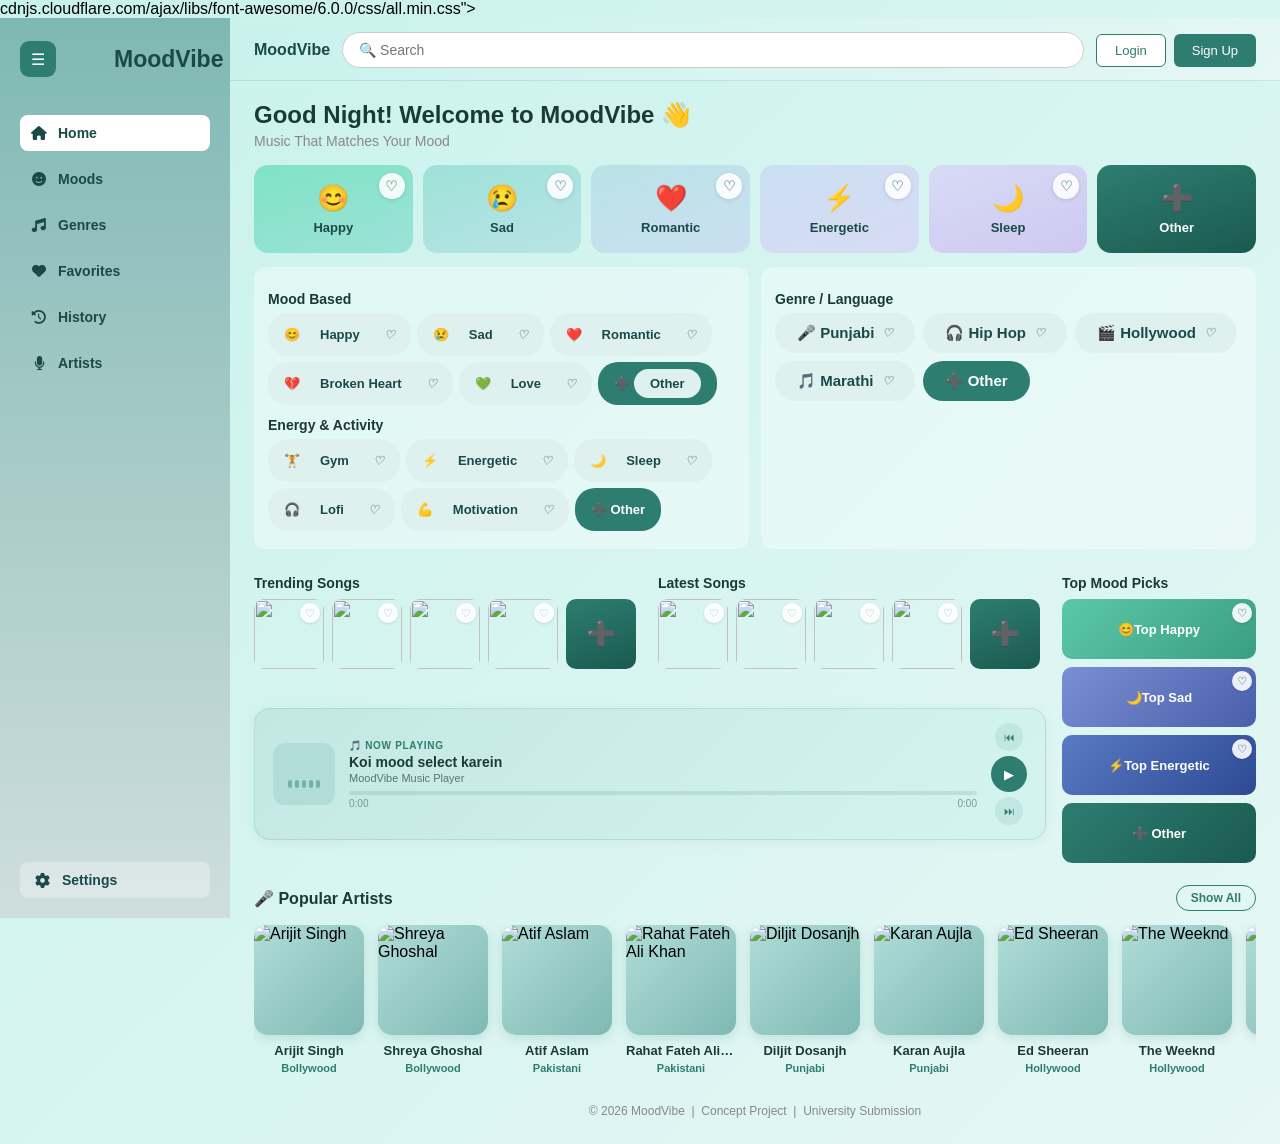
==== index.html @ 49784745 "Update index.html" ====
<!DOCTYPE html>
<html lang="en">
<head>
<head>
<meta charset="UTF-8">
<meta name="viewport" content="width=device-width, initial-scale=1.0">
<title>MoodVibe</title>
<link rel="stylesheet" href="Vibe.css">
<link rel="stylesheet" href="https://cdnjs.cloudflare.com/ajax/libs/font-awesome/6.0.0/css/all.min.css">
</head>cdnjs.cloudflare.com/ajax/libs/font-awesome/6.0.0/css/all.min.css">
</head>
<body>

<!-- Hidden YouTube Player - ZAROORI HAI -->
<div id="yt-player-frame" style="position:fixed;bottom:-10px;right:-10px;width:1px;height:1px;opacity:0;pointer-events:none;"></div>

<!-- Floating YouTube Popup -->
<div id="yt-float-popup">
    <div class="yt-popup-topbar">
        <div class="yt-popup-topbar-title" id="yt-popup-title">YouTube</div>
        <button class="yt-popup-close" onclick="closeYtPopup()">✕</button>
    </div>
    <div id="yt-popup-frame" class="yt-popup-frame"></div>
</div>

<div class="container">

    <!-- SIDEBAR -->
    <div class="sidebar" id="sidebar">
        <div class="logo">
            <button class="hamburger" onclick="toggleSidebar()">☰</button>
            <div class="logo-icon"><img class="log" src="logo.jpg.png" alt=""></div>
            <h2>MoodVibe</h2>
        </div>
        <ul>
            <li class="active" onclick="showPage('home',this)"><i class="fas fa-home"></i> <span>Home</span></li>
            <li onclick="showPage('moods',this)"><i class="fas fa-smile"></i> <span>Moods</span></li>
            <li onclick="showPage('genres',this)"><i class="fas fa-music"></i> <span>Genres</span></li>
            <li onclick="showPage('favorites',this)"><i class="fas fa-heart"></i> <span>Favorites</span></li>
            <li onclick="showPage('history',this)"><i class="fas fa-history"></i> <span>History</span></li>
            <li onclick="openArtistsPage()"><i class="fas fa-microphone"></i> <span>Artists</span></li>
        </ul>

        <div class="sidebar-bottom">
            <div class="settings-btn" onclick="toggleSettings()">
                <i class="fas fa-cog"></i>
                <span id="l-settings">Settings</span>
            </div>
        </div>

        <div class="settings-panel" id="settings-panel">
            <div class="sp-title">⚙️ <span id="l-sp-title">Settings</span></div>
            <div class="sp-row">
                <div class="sp-label">🌙 <span id="l-darkmode">Dark Mode</span></div>
                <div class="toggle-track" id="dark-toggle" onclick="toggleDark()">
                    <div class="toggle-thumb"></div>
                </div>
            </div>
            <div class="sp-lang-label">🌐 <span id="l-language">Language</span></div>
            <div class="lang-btns">
                <div class="lang-btn active" id="btn-en" onclick="setLang('en')">English</div>
                <div class="lang-btn" id="btn-ur" onclick="setLang('ur')">اردو</div>
                <div class="lang-btn" id="btn-hi" onclick="setLang('hi')">हिंदी</div>
            </div>
        </div>
    </div>

    <!-- MAIN -->
    <div class="main">

        <div class="topbar">
            <div class="topbar-logo">
                <span>MoodVibe</span>
            </div>
            <input type="text" id="global-search-input" placeholder="🔍 Search">
            <div class="topbar-btns" id="topbar-btns"></div>
        </div>

        <div class="pages">

            <!-- HOME PAGE -->
            <div class="page show" id="page-home">
                <h1 id="home-greeting">Welcome to MoodVibe</h1>
                <p class="subtitle" id="home-subtitle">Music That Matches Your Mood</p>

                <div class="moods">
                    <div class="card c1" onclick="showMood('happy')">
                        <span class="fav-heart fav-heart--corner" data-mood="happy" onclick="toggleFavMood(event,'happy')">♡</span>
                        <div class="card-icon">😊</div><span id="m-happy">Happy</span>
                    </div>
                    <div class="card c2" onclick="showMood('sad')">
                        <span class="fav-heart fav-heart--corner" data-mood="sad" onclick="toggleFavMood(event,'sad')">♡</span>
                        <div class="card-icon">😢</div><span id="m-sad">Sad</span>
                    </div>
                    <div class="card c3" onclick="showMood('romantic')">
                        <span class="fav-heart fav-heart--corner" data-mood="romantic" onclick="toggleFavMood(event,'romantic')">♡</span>
                        <div class="card-icon">❤️</div><span id="m-romantic">Romantic</span>
                    </div>
                    <div class="card c4" onclick="showMood('energetic')">
                        <span class="fav-heart fav-heart--corner" data-mood="energetic" onclick="toggleFavMood(event,'energetic')">♡</span>
                        <div class="card-icon">⚡</div><span id="m-energetic">Energetic</span>
                    </div>
                    <div class="card c5" onclick="showMood('sleep')">
                        <span class="fav-heart fav-heart--corner" data-mood="sleep" onclick="toggleFavMood(event,'sleep')">♡</span>
                        <div class="card-icon">🌙</div><span id="m-sleep">Sleep</span>
                    </div>
                    <div class="card other-card" onclick="openOtherPage('moodcards')">
                        <div class="card-icon">➕</div><span id="m-other">Other</span>
                    </div>
                </div>

                <div class="two-col">
                    <div class="section-box">
                        <h3 id="l-moodbased">Mood Based</h3>
                        <div class="tags">
                            <span class="active-tag" onclick="showMood('happy')">😊 <span id="t-happy">Happy</span><i class="fav-heart fav-heart--inline" data-mood="happy" onclick="toggleFavMood(event,'happy')">♡</i></span>
                            <span onclick="showMood('sad')">😢 <span id="t-sad">Sad</span><i class="fav-heart fav-heart--inline" data-mood="sad" onclick="toggleFavMood(event,'sad')">♡</i></span>
                            <span onclick="showMood('romantic')">❤️ <span id="t-romantic">Romantic</span><i class="fav-heart fav-heart--inline" data-mood="romantic" onclick="toggleFavMood(event,'romantic')">♡</i></span>
                            <span onclick="showMood('broken')">💔 <span id="t-broken">Broken Heart</span><i class="fav-heart fav-heart--inline" data-mood="broken" onclick="toggleFavMood(event,'broken')">♡</i></span>
                            <span onclick="showMood('love')">💚 <span id="t-love">Love</span><i class="fav-heart fav-heart--inline" data-mood="love" onclick="toggleFavMood(event,'love')">♡</i></span>
                            <span class="other-tag" onclick="openOtherPage('moodtags')">➕ <span id="t-other">Other</span></span>
                        </div>
                        <h3 id="l-energy">Energy &amp; Activity</h3>
                        <div class="tags">
                            <span onclick="showMood('gym')">🏋 <span id="t-gym">Gym</span><i class="fav-heart fav-heart--inline" data-mood="gym" onclick="toggleFavMood(event,'gym')">♡</i></span>
                            <span onclick="showMood('energetic')">⚡ <span id="t-energetic">Energetic</span><i class="fav-heart fav-heart--inline" data-mood="energetic" onclick="toggleFavMood(event,'energetic')">♡</i></span>
                            <span onclick="showMood('sleep')">🌙 <span id="t-sleep">Sleep</span><i class="fav-heart fav-heart--inline" data-mood="sleep" onclick="toggleFavMood(event,'sleep')">♡</i></span>
                            <span onclick="showMood('lofi')">🎧 <span id="t-lofi">Lofi</span><i class="fav-heart fav-heart--inline" data-mood="lofi" onclick="toggleFavMood(event,'lofi')">♡</i></span>
                            <span onclick="showMood('motivation')">💪 <span id="t-motivation">Motivation</span><i class="fav-heart fav-heart--inline" data-mood="motivation" onclick="toggleFavMood(event,'motivation')">♡</i></span>
                            <span class="other-tag" onclick="openOtherPage('energytags')">➕ Other</span>
                        </div>
                    </div>
                    <div class="section-box">
                        <h3 id="l-genre">Genre / Language</h3>
                        <div class="tags tags-genre">
                            <span onclick="showMood('punjabi')">🎤 Punjabi<i class="fav-heart fav-heart--inline" data-mood="punjabi" onclick="toggleFavMood(event,'punjabi')">♡</i></span>
                            <span onclick="showMood('hiphop')">🎧 Hip Hop<i class="fav-heart fav-heart--inline" data-mood="hiphop" onclick="toggleFavMood(event,'hiphop')">♡</i></span>
                            <span onclick="showMood('hollywood')">🎬 Hollywood<i class="fav-heart fav-heart--inline" data-mood="hollywood" onclick="toggleFavMood(event,'hollywood')">♡</i></span>
                            <span onclick="showMood('marathi')">🎵 Marathi<i class="fav-heart fav-heart--inline" data-mood="marathi" onclick="toggleFavMood(event,'marathi')">♡</i></span>
                            <span class="other-tag" onclick="openOtherPage('genretags')">➕ Other</span>
                        </div>
                    </div>
                </div>

                <!-- GRID: Trending | Latest | Top Picks -->
                <div class="grid">

                    <!-- Column 1: Trending (row 1) -->
                    <div style="grid-column:1; grid-row:1;">
                        <h3 id="l-trending">Trending Songs</h3>
                        <div class="playlist" id="home-trending-row">
                            <div class="thumb-wrap">
                                <img src="https://images.unsplash.com/photo-1511671782779-c97d3d27a1d4?w=80" onclick="showMood('happy')">
                                <span class="fav-heart fav-heart--corner-sm" data-mood="happy" onclick="toggleFavMood(event,'happy')">♡</span>
                            </div>
                            <div class="thumb-wrap">
                                <img src="https://images.unsplash.com/photo-1507838153414-b4b713384a76?w=80" onclick="showMood('lofi')">
                                <span class="fav-heart fav-heart--corner-sm" data-mood="lofi" onclick="toggleFavMood(event,'lofi')">♡</span>
                            </div>
                            <div class="thumb-wrap">
                                <img src="https://images.unsplash.com/photo-1493225457124-a3eb161ffa5f?w=80" onclick="showMood('energetic')">
                                <span class="fav-heart fav-heart--corner-sm" data-mood="energetic" onclick="toggleFavMood(event,'energetic')">♡</span>
                            </div>
                            <div class="thumb-wrap">
                                <img src="https://images.unsplash.com/photo-1511376777868-611b54f68947?w=80" onclick="showMood('romantic')">
                                <span class="fav-heart fav-heart--corner-sm" data-mood="romantic" onclick="toggleFavMood(event,'romantic')">♡</span>
                            </div>
                            <div class="other-thumb" onclick="showMood('trending')">➕</div>
                        </div>
                    </div>

                    <!-- Column 2: Latest (row 1) -->
                    <div style="grid-column:2; grid-row:1;">
                        <h3 id="l-latest">Latest Songs</h3>
                        <div class="playlist" id="home-latest-row">
                            <div class="thumb-wrap">
                                <img src="https://images.unsplash.com/photo-1505740420928-5e560c06d30e?w=80" onclick="showMood('romantic')">
                                <span class="fav-heart fav-heart--corner-sm" data-mood="romantic" onclick="toggleFavMood(event,'romantic')">♡</span>
                            </div>
                            <div class="thumb-wrap">
                                <img src="https://images.unsplash.com/photo-1517260911205-8c91b1b0b7a8?w=80" onclick="showMood('hiphop')">
                                <span class="fav-heart fav-heart--corner-sm" data-mood="hiphop" onclick="toggleFavMood(event,'hiphop')">♡</span>
                            </div>
                            <div class="thumb-wrap">
                                <img src="https://images.unsplash.com/photo-1510915228340-29c85a43dcfe?w=80" onclick="showMood('sad')">
                                <span class="fav-heart fav-heart--corner-sm" data-mood="sad" onclick="toggleFavMood(event,'sad')">♡</span>
                            </div>
                            <div class="thumb-wrap">
                                <img src="https://images.unsplash.com/photo-1506157786151-b8491531f063?w=80" onclick="showMood('sleep')">
                                <span class="fav-heart fav-heart--corner-sm" data-mood="sleep" onclick="toggleFavMood(event,'sleep')">♡</span>
                            </div>
                            <div class="other-thumb" onclick="showMood('latest')">➕</div>
                        </div>
                    </div>

                    <!-- Column 3: Top Mood Picks (spans row 1+2) -->
                    <div class="grid-col-toppicks">
                        <h3 id="l-toppicks">Top Mood Picks</h3>
                        <div class="playlist vertical">
                            <div class="box big pick-happy" onclick="showMood('tophappy')">
                                <span class="fav-heart fav-heart--corner-sm" data-mood="tophappy" onclick="toggleFavMood(event,'tophappy')">♡</span>
                                😊 <span id="l-tophappy">Top Happy</span>
                            </div>
                            <div class="box big pick-sad" onclick="showMood('topsad')">
                                <span class="fav-heart fav-heart--corner-sm" data-mood="topsad" onclick="toggleFavMood(event,'topsad')">♡</span>
                                🌙 <span id="l-topsad">Top Sad</span>
                            </div>
                            <div class="box big pick-energy" onclick="showMood('topenergetic')">
                                <span class="fav-heart fav-heart--corner-sm" data-mood="topenergetic" onclick="toggleFavMood(event,'topenergetic')">♡</span>
                                ⚡ <span id="l-topenergy">Top Energetic</span>
                            </div>
                            <div class="box big pick-other" onclick="openOtherPage('toppicks')">➕ Other</div>
                        </div>
                    </div>

                    <div class="now-playing-mini-card" id="now-playing-mini-card" style="grid-column:1/3; grid-row:2;">
                        <div class="npm-art" id="npm-art">
                            <div class="npm-art-placeholder">
                                <div class="npm-bars">
                                    <span></span><span></span><span></span><span></span><span></span>
                                </div>
                            </div>
                        </div>
                        <div class="npm-center">
                            <div class="npm-label">🎵 Now Playing</div>
                            <div class="npm-title" id="npm-title">Koi mood select karein</div>
                            <div class="npm-channel" id="npm-channel">MoodVibe Music Player</div>
                            <div class="npm-progress-wrap">
                                <div class="npm-progress-bar" id="npm-progress-bar">
                                    <div class="npm-progress-fill" id="npm-progress-fill"></div>
                                </div>
                                <div class="npm-time-row">
                                    <span id="npm-time-cur">0:00</span>
                                    <span id="npm-time-tot">0:00</span>
                                </div>
                            </div>
                        </div>
                        <div class="npm-right">
                            <button class="npm-btn" onclick="prevTrack()" title="Previous">⏮</button>
                            <button class="npm-btn npm-btn-play" onclick="playPause()" id="npm-play-btn" title="Play/Pause">▶</button>
                            <button class="npm-btn" onclick="nextTrack()" title="Next">⏭</button>
                        </div>
                    </div>

                    <div style="display:none;">
                        <div id="home-now-thumb"></div>
                        <p id="current-playlist-title"></p>
                        <p id="l-nowplaying"></p>
                    </div>

                </div>

                <div class="artists-section">
                    <div class="artists-header">
                        <h3 class="artists-title">🎤 Popular Artists</h3>
                        <button class="artists-show-all" onclick="openArtistsPage()">Show All</button>
                    </div>
                    <div class="artists-row" id="artists-row">

                        <div class="artist-card" onclick="showArtist('arijit')">
                            <div class="artist-img-wrap">
                                <img data-artist-key="arijit" src="https://ui-avatars.com/api/?name=Arijit+Singh&background=2e7d71&color=fff&size=200&bold=true" alt="Arijit Singh">
                            </div>
                            <div class="artist-name">Arijit Singh</div>
                            <div class="artist-label">Bollywood</div>
                        </div>

                        <div class="artist-card" onclick="showArtist('shreya')">
                            <div class="artist-img-wrap">
                                <img data-artist-key="shreya" src="https://ui-avatars.com/api/?name=Shreya+Ghoshal&background=7a8fd4&color=fff&size=200&bold=true" alt="Shreya Ghoshal">
                            </div>
                            <div class="artist-name">Shreya Ghoshal</div>
                            <div class="artist-label">Bollywood</div>
                        </div>

                        <div class="artist-card" onclick="showArtist('atif')">
                            <div class="artist-img-wrap">
                                <img data-artist-key="atif" src="https://ui-avatars.com/api/?name=Atif+Aslam&background=5bc8aa&color=fff&size=200&bold=true" alt="Atif Aslam">
                            </div>
                            <div class="artist-name">Atif Aslam</div>
                            <div class="artist-label">Pakistani</div>
                        </div>

                        <div class="artist-card" onclick="showArtist('rahat')">
                            <div class="artist-img-wrap">
                                <img data-artist-key="rahat" src="https://ui-avatars.com/api/?name=Rahat+RFAK&background=9de2d8&color=1a4a48&size=200&bold=true" alt="Rahat Fateh Ali Khan">
                            </div>
                            <div class="artist-name">Rahat Fateh Ali Khan</div>
                            <div class="artist-label">Pakistani</div>
                        </div>

                        <div class="artist-card" onclick="showArtist('diljit')">
                            <div class="artist-img-wrap">
                                <img data-artist-key="diljit" src="https://ui-avatars.com/api/?name=Diljit+Dosanjh&background=cbdff1&color=1a4a48&size=200&bold=true" alt="Diljit Dosanjh">
                            </div>
                            <div class="artist-name">Diljit Dosanjh</div>
                            <div class="artist-label">Punjabi</div>
                        </div>

                        <div class="artist-card" onclick="showArtist('karan')">
                            <div class="artist-img-wrap">
                                <img data-artist-key="karan" src="https://ui-avatars.com/api/?name=Karan+Aujla&background=d7dbf5&color=1a4a48&size=200&bold=true" alt="Karan Aujla">
                            </div>
                            <div class="artist-name">Karan Aujla</div>
                            <div class="artist-label">Punjabi</div>
                        </div>

                        <div class="artist-card" onclick="showArtist('edsheeran')">
                            <div class="artist-img-wrap">
                                <img data-artist-key="edsheeran" src="https://ui-avatars.com/api/?name=Ed+Sheeran&background=2e7d71&color=fff&size=200&bold=true" alt="Ed Sheeran">
                            </div>
                            <div class="artist-name">Ed Sheeran</div>
                            <div class="artist-label">Hollywood</div>
                        </div>

                        <div class="artist-card" onclick="showArtist('weeknd')">
                            <div class="artist-img-wrap">
                                <img data-artist-key="weeknd" src="https://ui-avatars.com/api/?name=The+Weeknd&background=1a3a38&color=fff&size=200&bold=true" alt="The Weeknd">
                            </div>
                            <div class="artist-name">The Weeknd</div>
                            <div class="artist-label">Hollywood</div>
                        </div>

                        <div class="artist-card" onclick="showArtist('taylor')">
                            <div class="artist-img-wrap">
                                <img data-artist-key="taylor" src="https://ui-avatars.com/api/?name=Taylor+Swift&background=cfc8f2&color=1a4a48&size=200&bold=true" alt="Taylor Swift">
                            </div>
                            <div class="artist-name">Taylor Swift</div>
                            <div class="artist-label">Hollywood</div>
                        </div>

                        <div class="artist-card" onclick="showArtist('apdhillon')">
                            <div class="artist-img-wrap">
                                <img data-artist-key="apdhillon" src="https://ui-avatars.com/api/?name=AP+Dhillon&background=5bc8aa&color=fff&size=200&bold=true" alt="AP Dhillon">
                            </div>
                            <div class="artist-name">AP Dhillon</div>
                            <div class="artist-label">International</div>
                        </div>

                        <div class="artist-card" onclick="showArtist('bts')">
                            <div class="artist-img-wrap">
                                <img data-artist-key="bts" src="https://ui-avatars.com/api/?name=BTS+Kpop&background=7a8fd4&color=fff&size=200&bold=true" alt="BTS">
                            </div>
                            <div class="artist-name">BTS</div>
                            <div class="artist-label">K-Pop</div>
                        </div>

                        <div class="artist-card artist-card--other" onclick="openArtistsPage()">
                            <div class="artist-img-wrap artist-other-wrap">
                                <span>➕</span>
                            </div>
                            <div class="artist-name">More</div>
                            <div class="artist-label">Artists</div>
                        </div>

                    </div>
                </div>

                <div class="footer">© 2026 MoodVibe &nbsp;|&nbsp; Concept Project &nbsp;|&nbsp; University Submission</div>
            </div>

            <!-- ARTISTS PAGE -->
            <div class="page" id="page-artists">
                <button class="back-btn" onclick="goBack()">← Wapas Jao</button>
                <div class="other-header">
                    <h1>🎤 All Artists</h1>
                    <p>Apna pasandida artist chuniye</p>
                </div>
                <div class="artists-full-grid" id="artists-full-grid"></div>
            </div>

            <!-- ARTIST DETAIL PAGE -->
            <div class="page" id="page-artist-detail">
                <button class="back-btn" onclick="goBackToArtists()">← Wapas Jao</button>
                <div class="mood-detail-header c1" id="artist-detail-header">
                    <div class="artist-detail-hero">
                        <div class="artist-detail-img" id="artist-detail-img"></div>
                        <div class="artist-detail-info">
                            <div class="artist-detail-badge" id="artist-detail-badge">Artist</div>
                            <h1 id="artist-detail-name">Artist Name</h1>
                            <p id="artist-detail-genre">Genre</p>
                        </div>
                    </div>
                </div>
                <h3 style="margin:16px 0 8px;">🎵 Songs</h3>
                <div class="song-list" id="artist-song-list">
                    <div class="song-item"><div class="song-info"><div class="song-title">Loading songs...</div></div></div>
                </div>
            </div>

            <!-- MOODS PAGE -->
            <div class="page" id="page-moods">
                <h1 id="l-allmoods">All Moods</h1>
                <p class="subtitle" id="l-moodssub">Apna mood chuniye aur music enjoy karein</p>
                <div class="mood-grid">
                    <div class="mood-big-card c1" onclick="showMood('happy')">
                        <span class="fav-heart fav-heart--corner" data-mood="happy" onclick="toggleFavMood(event,'happy')">♡</span>
                        <div class="card-icon">😊</div><div class="card-name" id="pg-happy">Happy</div>
                    </div>
                    <div class="mood-big-card c2" onclick="showMood('sad')">
                        <span class="fav-heart fav-heart--corner" data-mood="sad" onclick="toggleFavMood(event,'sad')">♡</span>
                        <div class="card-icon">😢</div><div class="card-name" id="pg-sad">Sad</div>
                    </div>
                    <div class="mood-big-card c3" onclick="showMood('romantic')">
                        <span class="fav-heart fav-heart--corner" data-mood="romantic" onclick="toggleFavMood(event,'romantic')">♡</span>
                        <div class="card-icon">❤️</div><div class="card-name" id="pg-romantic">Romantic</div>
                    </div>
                    <div class="mood-big-card c4" onclick="showMood('energetic')">
                        <span class="fav-heart fav-heart--corner" data-mood="energetic" onclick="toggleFavMood(event,'energetic')">♡</span>
                        <div class="card-icon">⚡</div><div class="card-name" id="pg-energetic">Energetic</div>
                    </div>
                    <div class="mood-big-card c5" onclick="showMood('sleep')">
                        <span class="fav-heart fav-heart--corner" data-mood="sleep" onclick="toggleFavMood(event,'sleep')">♡</span>
                        <div class="card-icon">🌙</div><div class="card-name" id="pg-sleep">Sleep</div>
                    </div>
                    <div class="mood-big-card c1" onclick="showMood('broken')">
                        <span class="fav-heart fav-heart--corner" data-mood="broken" onclick="toggleFavMood(event,'broken')">♡</span>
                        <div class="card-icon">💔</div><div class="card-name" id="pg-broken">Broken Heart</div>
                    </div>
                    <div class="mood-big-card c2" onclick="showMood('love')">
                        <span class="fav-heart fav-heart--corner" data-mood="love" onclick="toggleFavMood(event,'love')">♡</span>
                        <div class="card-icon">💚</div><div class="card-name" id="pg-love">Love</div>
                    </div>
                    <div class="mood-big-card c3" onclick="showMood('lofi')">
                        <span class="fav-heart fav-heart--corner" data-mood="lofi" onclick="toggleFavMood(event,'lofi')">♡</span>
                        <div class="card-icon">🎧</div><div class="card-name" id="pg-lofi">Lofi</div>
                    </div>
                    <div class="mood-big-card c4" onclick="showMood('motivation')">
                        <span class="fav-heart fav-heart--corner" data-mood="motivation" onclick="toggleFavMood(event,'motivation')">♡</span>
                        <div class="card-icon">💪</div><div class="card-name" id="pg-motivation">Motivation</div>
                    </div>
                </div>
            </div>

            <!-- GENRES PAGE -->
            <div class="page" id="page-genres">
                <h1 id="l-genrespage">Genres</h1>
                <p class="subtitle" id="l-genressub">Genre ya language ke hisaab se music chuniye</p>
                <div class="genre-grid">
                    <div class="genre-card" onclick="showMood('punjabi')">
                        <span class="fav-heart fav-heart--corner-sm" data-mood="punjabi" onclick="toggleFavMood(event,'punjabi')">♡</span>
                        <div class="card-icon">🎤</div>Punjabi
                    </div>
                    <div class="genre-card" onclick="showMood('hiphop')">
                        <span class="fav-heart fav-heart--corner-sm" data-mood="hiphop" onclick="toggleFavMood(event,'hiphop')">♡</span>
                        <div class="card-icon">🎧</div>Hip Hop
                    </div>
                    <div class="genre-card" onclick="showMood('hollywood')">
                        <span class="fav-heart fav-heart--corner-sm" data-mood="hollywood" onclick="toggleFavMood(event,'hollywood')">♡</span>
                        <div class="card-icon">🎬</div>Hollywood
                    </div>
                    <div class="genre-card" onclick="showMood('marathi')">
                        <span class="fav-heart fav-heart--corner-sm" data-mood="marathi" onclick="toggleFavMood(event,'marathi')">♡</span>
                        <div class="card-icon">🎵</div>Marathi
                    </div>
                    <div class="genre-card" onclick="showMood('rock')">
                        <span class="fav-heart fav-heart--corner-sm" data-mood="rock" onclick="toggleFavMood(event,'rock')">♡</span>
                        <div class="card-icon">🎸</div>Rock
                    </div>
                    <div class="genre-card" onclick="showMood('classical')">
                        <span class="fav-heart fav-heart--corner-sm" data-mood="classical" onclick="toggleFavMood(event,'classical')">♡</span>
                        <div class="card-icon">🎹</div>Classical
                    </div>
                    <div class="genre-card" onclick="showMood('pop')">
                        <span class="fav-heart fav-heart--corner-sm" data-mood="pop" onclick="toggleFavMood(event,'pop')">♡</span>
                        <div class="card-icon">🥁</div>Pop
                    </div>
                    <div class="genre-card" onclick="showMood('jazz')">
                        <span class="fav-heart fav-heart--corner-sm" data-mood="jazz" onclick="toggleFavMood(event,'jazz')">♡</span>
                        <div class="card-icon">🎺</div>Jazz
                    </div>
                </div>
            </div>

            <!-- FAVORITES PAGE -->
            <div class="page" id="page-favorites">
                <h1>❤️ <span id="l-favpage">Favorites</span></h1>
                <p class="subtitle" id="l-favsub">Aapke pasandeeda moods aur playlists</p>
                <div class="fav-layout">
                    <div class="fav-left" id="fav-left-list"></div>
                    <div class="fav-right">
                        <h2 class="fav-right-title" id="l-favrighttitle">Your Favorite Playlists</h2>
                        <p class="fav-right-sub" id="l-favrightsub">Jo bhi ♡ se favorite kiya hai, wo yahan milega</p>
                        <div class="fav-player-list" id="fav-player-list"></div>
                    </div>
                </div>
            </div>

            <!-- HISTORY PAGE -->
            <div class="page" id="page-history">
                <h1>🕐 <span id="l-histpage">History</span></h1>
                <p class="subtitle" id="l-histsub">Aapne recently kya suna</p>
            </div>

            <!-- SEARCH RESULTS PAGE -->
            <div class="page" id="page-search">
                <button class="back-btn" onclick="goBack()">← <span id="l-back9">Wapas Jao</span></button>

                <div class="search-now-playing" id="search-now-playing">
                    <div class="snp-art" id="snp-art">
                        <div style="font-size:22px;">🔍</div>
                    </div>
                    <div class="snp-info">
                        <div class="snp-label">🎵 Now Playing</div>
                        <div class="snp-title" id="search-result-title">Search karein...</div>
                        <div class="snp-sub" id="search-result-sub"></div>
                    </div>
                    <div class="snp-controls">
                        <button class="snp-btn" onclick="prevTrack()">⏮</button>
                        <button class="snp-btn snp-play" onclick="playPause()" id="snp-play-btn">▶</button>
                        <button class="snp-btn" onclick="nextTrack()">⏭</button>
                    </div>
                </div>
                <div class="snp-progress-wrap" id="snp-progress-wrap">
                    <div class="snp-progress-bar" id="snp-progress-bar">
                        <div class="snp-progress-fill" id="snp-progress-fill"></div>
                    </div>
                    <div class="snp-time-row">
                        <span id="snp-time-cur">0:00</span>
                        <span id="snp-time-tot">0:00</span>
                    </div>
                </div>

                <h3 style="margin:14px 0 8px; font-size:14px; color:#1a3a38;">Related Songs</h3>
                <div class="song-list" id="search-song-list"></div>
            </div>

            <!-- MOOD DETAIL PAGES -->
            <div class="page" id="page-mood-happy">
                <button class="back-btn" onclick="goBack()">← <span id="l-back1">Wapas Jao</span></button>
                <div class="mood-detail-header c1">
                    <span class="fav-heart fav-heart--header" data-mood="happy" onclick="toggleFavMood(event,'happy')">♡</span>
                    <div class="big-icon">😊</div><h1>Happy Playlist</h1><p>Khushi bhare gaane!</p>
                </div>
                <div class="song-list">
                    <div class="song-item"><span class="song-num">1</span><div class="song-img">🎵</div><div class="song-info"><div class="song-title">Happy — Pharrell Williams</div><div class="song-sub">Pop • 3:53</div></div><span class="play-icon">▶</span></div>
                    <div class="song-item"><span class="song-num">2</span><div class="song-img">🎶</div><div class="song-info"><div class="song-title">Can't Stop the Feeling</div><div class="song-sub">Justin Timberlake • 3:56</div></div><span class="play-icon">▶</span></div>
                    <div class="song-item"><span class="song-num">3</span><div class="song-img">🎵</div><div class="song-info"><div class="song-title">Good as Hell</div><div class="song-sub">Lizzo • 2:39</div></div><span class="play-icon">▶</span></div>
                    <div class="song-item"><span class="song-num">4</span><div class="song-img">🎶</div><div class="song-info"><div class="song-title">Uptown Funk</div><div class="song-sub">Bruno Mars • 4:30</div></div><span class="play-icon">▶</span></div>
                </div>
            </div>

            <div class="page" id="page-mood-sad">
                <button class="back-btn" onclick="goBack()">← <span id="l-back2">Wapas Jao</span></button>
                <div class="mood-detail-header c2">
                    <span class="fav-heart fav-heart--header" data-mood="sad" onclick="toggleFavMood(event,'sad')">♡</span>
                    <div class="big-icon">😢</div><h1>Sad Playlist</h1><p>Dil ki baat kehne wale gaane</p>
                </div>
                <div class="song-list">
                    <div class="song-item"><span class="song-num">1</span><div class="song-img">🎵</div><div class="song-info"><div class="song-title">Someone Like You</div><div class="song-sub">Adele • 4:45</div></div><span class="play-icon">▶</span></div>
                    <div class="song-item"><span class="song-num">2</span><div class="song-img">🎶</div><div class="song-info"><div class="song-title">Fix You</div><div class="song-sub">Coldplay • 4:55</div></div><span class="play-icon">▶</span></div>
                    <div class="song-item"><span class="song-num">3</span><div class="song-img">🎵</div><div class="song-info"><div class="song-title">The Night We Met</div><div class="song-sub">Lord Huron • 3:28</div></div><span class="play-icon">▶</span></div>
                </div>
            </div>

            <div class="page" id="page-mood-romantic">
                <button class="back-btn" onclick="goBack()">← <span id="l-back3">Wapas Jao</span></button>
                <div class="mood-detail-header c3">
                    <span class="fav-heart fav-heart--header" data-mood="romantic" onclick="toggleFavMood(event,'romantic')">♡</span>
                    <div class="big-icon">❤️</div><h1>Romantic Playlist</h1><p>Pyaar ke gaane</p>
                </div>
                <div class="song-list">
                    <div class="song-item"><span class="song-num">1</span><div class="song-img">🎵</div><div class="song-info"><div class="song-title">Perfect</div><div class="song-sub">Ed Sheeran • 4:23</div></div><span class="play-icon">▶</span></div>
                    <div class="song-item"><span class="song-num">2</span><div class="song-img">🎶</div><div class="song-info"><div class="song-title">All of Me</div><div class="song-sub">John Legend • 4:29</div></div><span class="play-icon">▶</span></div>
                    <div class="song-item"><span class="song-num">3</span><div class="song-img">🎵</div><div class="song-info"><div class="song-title">A Thousand Years</div><div class="song-sub">Christina Perri • 4:45</div></div><span class="play-icon">▶</span></div>
                </div>
            </div>

            <div class="page" id="page-mood-energetic">
                <button class="back-btn" onclick="goBack()">← <span id="l-back4">Wapas Jao</span></button>
                <div class="mood-detail-header c4">
                    <span class="fav-heart fav-heart--header" data-mood="energetic" onclick="toggleFavMood(event,'energetic')">♡</span>
                    <div class="big-icon">⚡</div><h1>Energetic Playlist</h1><p>Full energy boost!</p>
                </div>
                <div class="song-list">
                    <div class="song-item"><span class="song-num">1</span><div class="song-img">🎵</div><div class="song-info"><div class="song-title">Blinding Lights</div><div class="song-sub">The Weeknd • 3:20</div></div><span class="play-icon">▶</span></div>
                    <div class="song-item"><span class="song-num">2</span><div class="song-img">🎶</div><div class="song-info"><div class="song-title">Eye of the Tiger</div><div class="song-sub">Survivor • 4:05</div></div><span class="play-icon">▶</span></div>
                    <div class="song-item"><span class="song-num">3</span><div class="song-img">🎵</div><div class="song-info"><div class="song-title">Thunderstruck</div><div class="song-sub">AC/DC • 4:52</div></div><span class="play-icon">▶</span></div>
                </div>
            </div>

            <div class="page" id="page-mood-sleep">
                <button class="back-btn" onclick="goBack()">← <span id="l-back5">Wapas Jao</span></button>
                <div class="mood-detail-header c5">
                    <span class="fav-heart fav-heart--header" data-mood="sleep" onclick="toggleFavMood(event,'sleep')">♡</span>
                    <div class="big-icon">🌙</div><h1>Sleep Playlist</h1><p>Sukoon bhari raatein</p>
                </div>
                <div class="song-list">
                    <div class="song-item"><span class="song-num">1</span><div class="song-img">🎵</div><div class="song-info"><div class="song-title">Weightless</div><div class="song-sub">Marconi Union • 8:09</div></div><span class="play-icon">▶</span></div>
                    <div class="song-item"><span class="song-num">2</span><div class="song-img">🎶</div><div class="song-info"><div class="song-title">River Flows in You</div><div class="song-sub">Yiruma • 3:32</div></div><span class="play-icon">▶</span></div>
                    <div class="song-item"><span class="song-num">3</span><div class="song-img">🎵</div><div class="song-info"><div class="song-title">Clair de Lune</div><div class="song-sub">Debussy • 4:55</div></div><span class="play-icon">▶</span></div>
                </div>
            </div>

            <div class="page" id="page-mood-lofi">
                <button class="back-btn" onclick="goBack()">← <span id="l-back6">Wapas Jao</span></button>
                <div class="mood-detail-header c1">
                    <span class="fav-heart fav-heart--header" data-mood="lofi" onclick="toggleFavMood(event,'lofi')">♡</span>
                    <div class="big-icon">🎧</div><h1>Lofi Playlist</h1><p>Study, chill, relax</p>
                </div>
                <div class="song-list">
                    <div class="song-item"><span class="song-num">1</span><div class="song-img">🎵</div><div class="song-info"><div class="song-title">Lofi Study Beat #1</div><div class="song-sub">ChilledCow • 2:45</div></div><span class="play-icon">▶</span></div>
                    <div class="song-item"><span class="song-num">2</span><div class="song-img">🎶</div><div class="song-info"><div class="song-title">Coffee Shop Vibes</div><div class="song-sub">Lofi Girl • 3:10</div></div><span class="play-icon">▶</span></div>
                </div>
            </div>

            <div class="page" id="page-mood-default">
                <button class="back-btn" onclick="goBack()">← <span id="l-back7">Wapas Jao</span></button>
                <div class="mood-detail-header c2">
                    <span class="fav-heart fav-heart--header" id="default-fav-heart" data-mood="" onclick="toggleFavMood(event, this.getAttribute('data-mood'))">♡</span>
                    <div class="big-icon" id="default-icon">🎵</div>
                    <h1 id="default-title">Playlist</h1>
                    <p id="default-sub">Is mood ke gaane</p>
                </div>
                <div class="song-list">
                    <div class="song-item"><span class="song-num">1</span><div class="song-img">🎵</div><div class="song-info"><div class="song-title">Coming Soon...</div><div class="song-sub">Jald aayenge gaane</div></div><span class="play-icon">▶</span></div>
                </div>
            </div>

            <div class="page" id="page-other">
                <button class="back-btn" onclick="closeOtherPage()">← <span id="l-back8">Wapas Jao</span></button>
                <div class="other-header"><h1 id="other-title">More Options</h1><p id="other-sub">Apni pasand chuniye</p></div>
                <div class="opt-grid" id="other-grid"></div>
            </div>

        </div>
    </div>
</div>

<!-- YouTube API PEHLE, phir vibe.js -->
<script src="https://www.youtube.com/iframe_api"></script>
<script src="vibe.js"></script>
</body>
</html>
---- Vibe.css ----
* {
    margin: 0;
    padding: 0;
    box-sizing: border-box;
    font-family: Arial, sans-serif;
}

body {
    background: linear-gradient(135deg, #c8f2ec, #e6f7f5);
}

/* ===== LAYOUT ===== */
.container {
    display: flex;
    min-height: 100vh;
}

/* ===== SIDEBAR ===== */
.sidebar {
    width: 230px;
    background: linear-gradient(to bottom, #7fb8b3, #cfdedd);
    padding: 20px;
    flex-shrink: 0;
    position: sticky;
    top: 0;
    height: 100vh;
    transition: width 0.3s ease, padding 0.3s ease;
    overflow: hidden;
    display: flex;
    flex-direction: column;
}

.sidebar.collapsed {
    width: 62px;
    padding: 16px 10px;
}

.logo {
    display: flex;
    align-items: center;
    gap: 8px;
    margin-bottom: 25px;
}

.hamburger {
    width: 36px;
    height: 36px;
    background: #2e7d71;
    border-radius: 9px;
    display: flex;
    align-items: center;
    justify-content: center;
    color: white;
    font-size: 16px;
    cursor: pointer;
    flex-shrink: 0;
    transition: background 0.2s;
    border: none;
}
.hamburger:hover { background: #1a5a50; }

.logo-icon {
    width: 42px;
    height: 42px;
    border-radius: 10px;
    display: flex;
    align-items: center;
    justify-content: center;
    color: white;
    font-weight: bold;
    font-size: 18px;
    flex-shrink: 0;
}
.log{ width: 40px; }

.logo h2 {
    font-size: 23px;
    color: #1a4a48;
    font-weight: 700;
    white-space: nowrap;
    transition: opacity 0.2s;
}

.sidebar.collapsed .logo h2 { opacity: 0; width: 0; overflow: hidden; display: none; }
.sidebar.collapsed li span  { opacity: 0; width: 0; overflow: hidden; }
.sidebar.collapsed .settings-btn span { opacity: 0; width: 0; overflow: hidden; }

.sidebar ul { list-style: none; }

.sidebar li {
    padding: 10px 10px;
    margin: 10px 0;
    border-radius: 8px;
    cursor: pointer;
    color: #1a4a48;
    font-size: 14px;
    display: flex;
    align-items: center;
    gap: 10px;
    transition: background 0.2s;
    font-weight: bold;
    white-space: nowrap;
}

.sidebar li.active { background: white; font-weight: 700; }
.sidebar li:hover { background: rgba(255, 255, 255, 0.6); }
.sidebar li i { width: 18px; flex-shrink: 0; text-align: center; }

.sidebar-bottom { margin-top: auto; padding-top: 10px; }

.settings-btn {
    display: flex;
    align-items: center;
    gap: 10px;
    padding: 10px 12px;
    border-radius: 8px;
    cursor: pointer;
    color: #1a4a48;
    font-size: 14px;
    font-weight: 600;
    transition: background 0.2s;
    background: rgba(255, 255, 255, 0.3);
    white-space: nowrap;
}
.settings-btn:hover { background: rgba(255, 255, 255, 0.7); }
.settings-btn i { font-size: 15px; flex-shrink: 0; width: 20px; text-align: center; }

.settings-panel {
    display: none;
    position: fixed;
    bottom: 80px;
    left: 14px;
    width: 240px;
    background: white;
    border-radius: 14px;
    box-shadow: 0 8px 28px rgba(0, 0, 0, 0.18);
    padding: 18px;
    z-index: 999;
}
.settings-panel.open { display: block; }

.sp-title {
    font-size: 14px;
    font-weight: 700;
    color: #1a4a48;
    margin-bottom: 14px;
    border-bottom: 1px solid #e0f0ee;
    padding-bottom: 10px;
}

.sp-row {
    display: flex;
    align-items: center;
    justify-content: space-between;
    margin-bottom: 16px;
}

.sp-label {
    font-size: 13px;
    font-weight: 600;
    color: #333;
    display: flex;
    align-items: center;
    gap: 6px;
}

.toggle-track {
    width: 42px;
    height: 22px;
    background: #ccc;
    border-radius: 20px;
    cursor: pointer;
    position: relative;
    transition: background 0.25s;
    flex-shrink: 0;
}
.toggle-track.on { background: #2e7d71; }
.toggle-thumb {
    width: 17px;
    height: 17px;
    background: white;
    border-radius: 50%;
    position: absolute;
    top: 2.5px;
    left: 3px;
    transition: left 0.25s;
    box-shadow: 0 1px 4px rgba(0, 0, 0, 0.2);
}
.toggle-track.on .toggle-thumb { left: 22px; }

.sp-lang-label {
    font-size: 13px;
    font-weight: 600;
    color: #333;
    margin-bottom: 8px;
    display: flex;
    align-items: center;
    gap: 6px;
}

.lang-btns { display: flex; gap: 7px; }
.lang-btn {
    flex: 1;
    padding: 8px 4px;
    border-radius: 8px;
    border: 1.5px solid #ddd;
    background: white;
    font-size: 12px;
    font-weight: 700;
    cursor: pointer;
    color: #555;
    transition: all 0.2s;
    text-align: center;
}
.lang-btn.active { background: #2e7d71; color: white; border-color: #2e7d71; }
.lang-btn:hover:not(.active) { background: #f0faf8; border-color: #2e7d71; color: #2e7d71; }

.main {
    flex: 1;
    display: flex;
    flex-direction: column;
    overflow: hidden;
}

.topbar {
    position: sticky;
    top: 0;
    z-index: 100;
    background: linear-gradient(135deg, #c8f2ec, #e6f7f5);
    display: flex;
    align-items: center;
    gap: 12px;
    padding: 14px 24px 12px 24px;
    border-bottom: 1px solid rgba(46, 125, 113, 0.15);
    flex-shrink: 0;
}

.topbar-logo {
    display: flex;
    align-items: center;
    gap: 8px;
    font-weight: 700;
    font-size: 16px;
    color: #1a4a48;
    flex-shrink: 0;
}

.topbar input {
    flex: 1;
    padding: 9px 16px;
    border-radius: 20px;
    border: 1px solid #ccc;
    font-size: 14px;
    background: white;
}

.topbar-btns { display: flex; gap: 8px; flex-shrink: 0; }

.btn { background: #2e7d71; color: white; border: none; padding: 8px 18px; border-radius: 6px; font-size: 13px; cursor: pointer; }
.btn-outline { border: 1.5px solid #2e7d71; background: white; color: #2e7d71; padding: 8px 18px; border-radius: 6px; font-size: 13px; cursor: pointer; }
.btn:hover { background: #1a5a50; }
.btn-outline:hover { background: #f0faf8; }

.pages { flex: 1; overflow-y: auto; padding: 20px 24px; }

.page { display: none; animation: fadeIn 0.3s ease; }
.page.show { display: block; }

@keyframes fadeIn {
    from { opacity: 0; transform: translateY(10px); }
    to   { opacity: 1; transform: translateY(0); }
}

h1 { font-size: 24px; color: #1a3a38; margin-bottom: 4px; }
.subtitle { color: #888; font-size: 14px; margin-bottom: 16px; }
h3 { font-size: 14px; font-weight: 700; color: #1a3a38; margin: 12px 0 6px; }

.moods { display: flex; gap: 10px; margin: 14px 0; }

.card {
    flex: 1;
    padding: 18px 8px;
    border-radius: 14px;
    text-align: center;
    font-size: 13px;
    font-weight: bold;
    color: #1a4a48;
    cursor: pointer;
    transition: transform 0.2s;
    position: relative;
}
.card:hover { transform: scale(1.05); }
.card-icon { font-size: 26px; margin-bottom: 6px; }

.c1 { background: linear-gradient(160deg, #7fe3c5, #9de2d8); }
.c2 { background: linear-gradient(160deg, #9de2d8, #b9e3e6); }
.c3 { background: linear-gradient(160deg, #b9e3e6, #cbdff1); }
.c4 { background: linear-gradient(160deg, #cbdff1, #d7dbf5); }
.c5 { background: linear-gradient(160deg, #d7dbf5, #cfc8f2); }

.two-col { display: grid; grid-template-columns: 1fr 1fr; gap: 12px; margin: 10px 0; }
.section-box { background: rgba(255, 255, 255, 0.35); border-radius: 12px; padding: 12px 14px; }

.tags { display: flex; flex-wrap: wrap; gap: 6px; margin-bottom: 6px; }
.tags span {
    display: inline-flex;
    align-items: center;
    gap: 4px;
    background: #dff1ee;
    padding: 7px 16px;
    border-radius: 20px;
    font-size: 13px;
    cursor: pointer;
    color: #1a4a48;
    transition: background 0.2s;
    font-weight: bold;
}
.tags span:hover { background: #57938e; }

/* ===== GENRE / LANGUAGE TAGS — made bigger to match Mood Based tags ===== */
.tags-genre { gap: 8px; }
.tags-genre span {
    padding: 11px 22px;
    font-size: 15px;
}

/* ===== GRID — 3 columns, 2 rows =====
   Row 1: Trending | Latest | Top Picks
   Row 2: Now Playing Mini (col 1+2) | Top Picks (spans row 1+2)
*/
.grid {
    display: grid;
    grid-template-columns: 2fr 2fr 1fr;
    grid-template-rows: auto auto;
    gap: 16px;
    margin-top: 14px;
    align-items: start;
}
.grid-col-toppicks {
    grid-column: 3;
    grid-row: 1 / 3;
}

.playlist { display: flex; gap: 8px; flex-wrap: wrap; margin-top: 8px; }
.playlist img { width: 70px; height: 70px; border-radius: 10px; object-fit: cover; transition: transform 0.2s; cursor: pointer; display: block; }
.playlist img:hover { transform: scale(1.08); }
.playlist.vertical { flex-direction: column; gap: 8px; }

.thumb-wrap { position: relative; width: 70px; height: 70px; flex-shrink: 0; }
.thumb-wrap img { width: 100%; height: 100%; }

.box { border-radius: 10px; text-align: center; font-size: 13px; font-weight: bold; display: flex; align-items: center; justify-content: center; cursor: pointer; transition: transform 0.2s; position: relative; }
.box:hover { transform: scale(1.03); }
.big { height: 60px; padding: 8px; }
.pick-happy  { background: linear-gradient(135deg, #5bc8aa, #3a9e82); color: white; }
.pick-sad    { background: linear-gradient(135deg, #7a8fd4, #4a5faa); color: white; }
.pick-energy { background: linear-gradient(135deg, #5a7ac4, #2e4a94); color: white; }

/* ===== PLAYER (hidden, kept for JS compat) ===== */
.player { display: none; }
.now-playing-label, .now-playing-row, .now-playing-thumb, .playlist-title,
.player-controls, .ctrl-btn, .play-btn, .progress-bar, .progress-fill, .player-icons { display: none; }

.footer { text-align: center; font-size: 12px; color: #888; padding: 16px 0 6px; }

/* ===== MOODS PAGE ===== */
.mood-grid { display: grid; grid-template-columns: repeat(3, 1fr); gap: 14px; margin-top: 14px; }
.mood-big-card { padding: 24px 12px; border-radius: 16px; text-align: center; cursor: pointer; transition: transform 0.2s; position: relative; }
.mood-big-card:hover { transform: scale(1.05); }
.mood-big-card .card-icon { font-size: 32px; margin-bottom: 8px; }
.card-name { font-size: 14px; font-weight: 700; color: #1a4a48; }

/* ===== GENRES PAGE ===== */
.genre-grid { display: grid; grid-template-columns: repeat(2, 1fr); gap: 14px; margin-top: 14px; }
.genre-card { background: rgba(255, 255, 255, 0.5); border-radius: 14px; padding: 20px; text-align: center; cursor: pointer; transition: transform 0.2s, background 0.2s; font-size: 15px; font-weight: 700; color: #1a4a48; position: relative; }
.genre-card:hover { transform: scale(1.03); background: rgba(255, 255, 255, 0.8); }
.genre-card .card-icon { font-size: 30px; margin-bottom: 8px; }

/* ===== FAVORITES PAGE ===== */
.fav-layout { display: grid; grid-template-columns: 38% 1fr; gap: 20px; margin-top: 4px; align-items: start; }
.fav-left { display: flex; flex-direction: column; gap: 14px; }
.fav-hero { position: relative; border-radius: 18px; overflow: hidden; cursor: pointer; transition: transform 0.2s; }
.fav-hero:hover { transform: scale(1.02); }
.fav-hero img { width: 100%; height: 150px; object-fit: cover; display: block; }
.fav-hero--sm img { height: 100px; }
.fav-hero-placeholder { width: 100%; height: 150px; display: flex; align-items: center; justify-content: center; font-size: 48px; background: linear-gradient(135deg, #bfe3df, #8fc6c0); }
.fav-hero--sm .fav-hero-placeholder { height: 100px; font-size: 34px; }
.fav-hero-overlay { position: absolute; bottom: 14px; left: 16px; color: white; }
.fav-hero-overlay h2 { font-size: 20px; color: white; margin-bottom: 2px; }
.fav-hero-overlay p { font-size: 12px; opacity: 0.9; }
.fav-hero-icon-badge { position: absolute; top: 12px; left: 12px; width: 38px; height: 38px; border-radius: 50%; background: rgba(255,255,255,0.92); display: flex; align-items: center; justify-content: center; font-size: 20px; box-shadow: 0 2px 8px rgba(0,0,0,0.25); z-index: 2; }
.fav-right { background: rgba(255, 255, 255, 0.35); border-radius: 18px; padding: 20px; }
.fav-right-title { font-size: 18px; color: #1a3a38; margin-bottom: 4px; }
.fav-right-sub { font-size: 13px; color: #567676; margin-bottom: 14px; }
.fav-player-list { display: flex; flex-direction: column; gap: 12px; margin-top: 16px; }
.fav-player { background: rgba(255, 255, 255, 0.6); padding: 14px 18px; border-radius: 16px; display: flex; align-items: center; gap: 16px; cursor: pointer; transition: background 0.2s, transform 0.2s; }
.fav-player:hover { background: rgba(255, 255, 255, 0.85); transform: scale(1.01); }
.fav-player-thumb { width: 84px; height: 84px; border-radius: 14px; overflow: hidden; flex-shrink: 0; background: #b0ddd8; display: flex; align-items: center; justify-content: center; box-shadow: 0 3px 12px rgba(46,125,113,0.18); }
.fav-player-thumb img { width: 100%; height: 100%; object-fit: cover; display: block; }
.fav-player-thumb-placeholder { font-size: 30px; }
.fav-player-info { flex: 1; min-width: 0; }
.fav-player-info h3 { font-size: 17px; color: #1a3a38; font-weight: 700; margin-bottom: 3px; white-space: nowrap; overflow: hidden; text-overflow: ellipsis; }
.fav-player-sub { font-size: 12px; color: #567676; }
.fav-player-btn { width: 44px; height: 44px; border: none; border-radius: 12px; background: #2e7d71; color: white; font-size: 15px; cursor: pointer; display: flex; align-items: center; justify-content: center; flex-shrink: 0; transition: background 0.2s; }
.fav-player-btn:hover { background: #1a5a50; }

@media (max-width: 820px) { .fav-layout { grid-template-columns: 1fr; } }

body.dark-mode .fav-right,
body.dark-mode .fav-player { background: rgba(255, 255, 255, 0.06) !important; }
body.dark-mode .fav-right-title,
body.dark-mode .fav-player h3 { color: #a0d8d0 !important; }
body.dark-mode .fav-player-sub { color: #6a9a90 !important; }
body.dark-mode .fav-right-sub { color: #6a9a90 !important; }

/* ===== HISTORY PAGE ===== */
.hist-item { display: flex; align-items: center; gap: 14px; background: rgba(255, 255, 255, 0.4); border-radius: 12px; padding: 12px 16px; margin-bottom: 10px; transition: background 0.2s; cursor: pointer; }
.hist-item:hover { background: rgba(255, 255, 255, 0.75); }
.hist-icon { width: 46px; height: 46px; border-radius: 10px; background: #b0ddd8; display: flex; align-items: center; justify-content: center; font-size: 22px; flex-shrink: 0; }
.hist-title { font-size: 14px; font-weight: 700; color: #1a3a38; margin-bottom: 4px; }
.hist-time { font-size: 12px; color: #888; }

/* ===== MOOD DETAIL PAGE ===== */
.mood-detail-header { border-radius: 16px; padding: 28px 20px; text-align: center; margin-bottom: 18px; position: relative; }
.mood-detail-header .big-icon { font-size: 52px; margin-bottom: 10px; }
.mood-detail-header h1 { font-size: 22px; color: #1a4a48; margin-bottom: 4px; }
.mood-detail-header p { font-size: 13px; color: #1a4a48; opacity: 0.85; }

.back-btn { display: inline-flex; align-items: center; gap: 6px; background: rgba(255, 255, 255, 0.7); border: none; padding: 8px 16px; border-radius: 20px; font-size: 13px; color: #1a4a48; cursor: pointer; margin-bottom: 16px; font-weight: 700; transition: background 0.2s, transform 0.2s; }
.back-btn:hover { background: white; transform: translateX(-3px); }

.song-list { display: flex; flex-direction: column; gap: 8px; }
.song-item { display: flex; align-items: center; gap: 12px; background: rgba(255, 255, 255, 0.5); border-radius: 10px; padding: 10px 14px; cursor: pointer; transition: background 0.2s; }
.song-item:hover { background: rgba(255, 255, 255, 0.9); }
.song-num { font-size: 12px; color: #888; width: 18px; text-align: center; }
.song-img { width: 42px; height: 42px; border-radius: 8px; background: #b0ddd8; display: flex; align-items: center; justify-content: center; font-size: 18px; flex-shrink: 0; }
.song-info { flex: 1; }
.song-title { font-size: 13px; font-weight: 700; color: #1a3a38; margin-bottom: 2px; }
.song-sub { font-size: 11px; color: #888; }
.play-icon { font-size: 16px; color: #2e7d71; }

.other-tag { background: #2e7d71 !important; color: white !important; font-weight: 700; }
.other-tag:hover { background: #1a5a50 !important; }
.other-card { background: linear-gradient(160deg, #2e7d71, #1a5a50); color: white; }
.other-thumb { width: 70px; height: 70px; border-radius: 10px; background: linear-gradient(160deg, #2e7d71, #1a5a50); color: white; display: flex; align-items: center; justify-content: center; font-size: 24px; cursor: pointer; transition: transform 0.2s; flex-shrink: 0; }
.other-thumb:hover { transform: scale(1.08); }
.pick-other { background: linear-gradient(135deg, #2e7d71, #1a5a50); color: white; }
.other-header { border-radius: 16px; padding: 28px 20px; text-align: center; margin-bottom: 18px; background: linear-gradient(135deg, #2e7d71, #1a5a50); color: white; }
.other-header h1 { font-size: 22px; color: white; margin-bottom: 4px; }
.other-header p { font-size: 13px; opacity: 0.9; }
.opt-grid { display: grid; grid-template-columns: repeat(4, 1fr); gap: 12px; }
.opt-card { background: rgba(255, 255, 255, 0.5); border-radius: 12px; padding: 18px 8px; text-align: center; cursor: pointer; transition: transform 0.2s, background 0.2s; position: relative; }
.opt-card:hover { transform: scale(1.05); background: white; }
.opt-icon { font-size: 26px; margin-bottom: 6px; }
.opt-name { font-size: 12px; font-weight: 700; color: #1a4a48; }

/* ===== FAVORITE HEART BUTTON ===== */
.fav-heart { cursor: pointer; color: #8fb4b0; transition: transform 0.15s ease, color 0.15s ease; user-select: none; line-height: 1; }
.fav-heart:hover { transform: scale(1.22); }
.fav-heart.active { color: #e74c3c; }
.fav-heart--corner { position: absolute; top: 8px; right: 8px; width: 26px; height: 26px; border-radius: 50%; background: rgba(255, 255, 255, 0.88); display: flex; align-items: center; justify-content: center; font-size: 14px; z-index: 5; box-shadow: 0 1px 4px rgba(0,0,0,0.12); }
.fav-heart--corner.active { background: white; }
.fav-heart--corner-sm { position: absolute; top: 4px; right: 4px; width: 20px; height: 20px; border-radius: 50%; background: rgba(255, 255, 255, 0.9); display: flex; align-items: center; justify-content: center; font-size: 11px; z-index: 5; box-shadow: 0 1px 3px rgba(0,0,0,0.12); }
.fav-heart--corner-sm.active { background: white; }
.fav-heart--inline { margin-left: 4px; font-size: 12px; display: inline-block; }
.fav-heart--header { position: absolute; top: 14px; right: 14px; width: 34px; height: 34px; border-radius: 50%; background: rgba(255, 255, 255, 0.9); display: flex; align-items: center; justify-content: center; font-size: 18px; z-index: 5; box-shadow: 0 1px 5px rgba(0,0,0,0.15); }
.fav-heart--header.active { background: white; }
.song-item .fav-heart { font-size: 18px; margin-left: auto; }

/* ===== DARK MODE ===== */
body.dark-mode { background: #1a2a2a !important; }
body.dark-mode .sidebar { background: linear-gradient(to bottom, #1a3a38, #243a38) !important; }
body.dark-mode .sidebar li, body.dark-mode .sidebar h2, body.dark-mode .settings-btn { color: #a0d8d0 !important; }
body.dark-mode .sidebar li.active { background: #2e5a50 !important; color: white !important; }
body.dark-mode .main { background: #1a2a2a !important; }
body.dark-mode .topbar { background: #1f3030 !important; border-bottom-color: rgba(100,200,180,0.15) !important; }
body.dark-mode .topbar-logo span, body.dark-mode h1, body.dark-mode h3 { color: #a0d8d0 !important; }
body.dark-mode .subtitle { color: #6a9a90 !important; }
body.dark-mode .section-box { background: rgba(255,255,255,0.06) !important; }
body.dark-mode .tags span { background: #2a4a48 !important; color: #a0d8d0 !important; }
body.dark-mode .player { background: #1f3530 !important; }
body.dark-mode .hist-item, body.dark-mode .song-item { background: rgba(255,255,255,0.06) !important; }
body.dark-mode .hist-title, body.dark-mode .song-title { color: #c0e8e0 !important; }
body.dark-mode .genre-card { background: rgba(255,255,255,0.07) !important; color: #a0d8d0 !important; }
body.dark-mode .mood-big-card .card-name { color: #1a2a2a !important; }
body.dark-mode .footer { color: #4a7a70 !important; }
body.dark-mode .topbar input { background: #2a3a38; border-color: #3a5a50; color: #c0e0d8; }
body.dark-mode .now-playing-label { color: #a0d8d0 !important; }
body.dark-mode .now-playing-thumb { background: #2a4a48; }
body.dark-mode .playlist-title { color: #6a9a90 !important; }

/* ===== HEADER OVERLAY CONTROLS ===== */
.header-icon-wrap { position: relative; width: 80px; height: 80px; margin: 0 auto 10px; display: flex; align-items: center; justify-content: center; cursor: pointer; border-radius: 50%; transition: background 0.2s; }
.header-icon-wrap:hover { background: rgba(255, 255, 255, 0.15); }
.header-icon-wrap .big-icon { margin-bottom: 0; transition: opacity 0.2s, transform 0.2s; }
.header-icon-wrap.controls-open .big-icon { opacity: 0; transform: scale(0.6); position: absolute; pointer-events: none; }
.header-controls { position: absolute; inset: 0; display: none; align-items: center; justify-content: center; gap: 6px; background: rgba(0, 0, 0, 0.55); border-radius: 50%; flex-wrap: wrap; }
.header-icon-wrap.controls-open .header-controls { display: flex; }
.header-ctrl-btn { width: 26px; height: 26px; border-radius: 50%; border: none; background: rgba(255, 255, 255, 0.9); color: #1a4a48; font-size: 11px; cursor: pointer; display: flex; align-items: center; justify-content: center; transition: background 0.2s, transform 0.15s; }
.header-ctrl-btn:hover { background: white; transform: scale(1.1); }
.header-play-btn-big { width: 30px; height: 30px; background: #2e7d71; color: white; font-size: 12px; }
.header-play-btn-big:hover { background: #1a5a50; }
.header-fav-btn.active { color: #e74c3c; }
.header-cancel-btn { position: absolute; top: -6px; right: -6px; width: 20px; height: 20px; border-radius: 50%; border: none; background: #e74c3c; color: white; font-size: 11px; cursor: pointer; display: flex; align-items: center; justify-content: center; box-shadow: 0 1px 4px rgba(0,0,0,0.3); }
.header-cancel-btn:hover { background: #c0392b; }

@media (max-width: 480px) {
    .header-icon-wrap { width: 90px; height: 90px; }
    .header-ctrl-btn { width: 30px; height: 30px; font-size: 13px; }
    .header-play-btn-big { width: 34px; height: 34px; }
}

.mood-detail-header.song-active .header-icon-wrap { width: 90px; height: 90px; margin: 0; border-radius: 14px; cursor: default; }
.mood-detail-header.song-active .header-icon-wrap:hover { background: transparent; }
.mood-detail-header.song-active .header-icon-wrap .big-icon { width: 100%; height: 100%; margin-bottom: 0; border-radius: 14px; opacity: 1 !important; transform: none !important; position: relative !important; pointer-events: auto !important; }
.mood-detail-header.song-active .header-icon-wrap .big-icon img { width: 100% !important; height: 100% !important; object-fit: cover; border-radius: 14px !important; display: block; }
.mood-detail-header.song-active .header-controls { grid-area: controls; position: static; inset: auto; display: flex !important; justify-content: flex-start; align-items: center; gap: 8px; background: transparent; border-radius: 0; padding: 0; margin-top: 4px; flex-wrap: nowrap; }
.mood-detail-header.song-active .header-ctrl-btn { width: 30px; height: 30px; font-size: 13px; flex-shrink: 0; background: rgba(255, 255, 255, 0.92); color: #1a4a48; }
.mood-detail-header.song-active .header-play-btn-big { width: 36px; height: 36px; font-size: 14px; flex-shrink: 0; }
.mood-detail-header.song-active .header-cancel-btn { display: none; }

/* ===== SONG ROW CONTROLS ===== */
.song-item { position: relative; }
.song-row-controls { display: flex; align-items: center; gap: 4px; flex-shrink: 0; margin-left: auto; }
.row-ctrl-btn { width: 24px; height: 24px; border-radius: 50%; border: none; background: rgba(46, 125, 113, 0.12); color: #2e7d71; font-size: 10px; cursor: pointer; display: flex; align-items: center; justify-content: center; transition: background 0.2s, transform 0.15s; flex-shrink: 0; }
.row-ctrl-btn:hover { background: rgba(46, 125, 113, 0.22); transform: scale(1.08); }
.row-play-btn { width: 26px; height: 26px; background: #2e7d71; color: white; font-size: 11px; }
.row-play-btn:hover { background: #1a5a50; }
.row-fav-btn { background: none; color: #8fb4b0; font-size: 13px; }
.row-fav-btn.active { color: #e74c3c; }
.song-item.active { background: rgba(255, 255, 255, 0.9); }
.song-item.active .song-title { color: #1a5a50; }

body.dark-mode .row-ctrl-btn { background: rgba(160, 216, 208, 0.12); color: #a0d8d0; }
body.dark-mode .row-ctrl-btn:hover { background: rgba(160, 216, 208, 0.22); }
body.dark-mode .row-play-btn { background: #2e7d71; color: white; }
body.dark-mode .row-fav-btn { color: #4a7a70; }
body.dark-mode .row-fav-btn.active { color: #e74c3c; }
body.dark-mode .song-item.active { background: rgba(255, 255, 255, 0.1); }
body.dark-mode .song-item.active .song-title { color: #a0d8d0; }

@media (max-width: 480px) {
    .song-row-controls { gap: 3px; }
    .row-ctrl-btn { width: 22px; height: 22px; font-size: 9px; }
    .row-play-btn { width: 24px; height: 24px; font-size: 10px; }
}

#page-search .mood-detail-header .header-icon-wrap { cursor: default; }
#page-search .mood-detail-header .header-icon-wrap:hover { background: transparent; }

/* ===== SONG PROGRESS BAR ===== */
.song-progress-wrap { width: 100%; max-width: 320px; margin: 10px auto 0; }
.song-progress-bar { height: 6px; background: rgba(0,0,0,0.18); border-radius: 4px; cursor: pointer; overflow: hidden; }
.song-progress-fill { height: 100%; width: 0%; background: #2e7d71; border-radius: 4px; transition: width 0.3s linear; }
.song-time-row { display: flex; justify-content: space-between; font-size: 11px; color: #1a4a48; margin-top: 4px; opacity: 0.85; }
body.dark-mode .song-time-row { color: #a0d8d0; }
body.dark-mode .song-progress-bar { background: rgba(255,255,255,0.12); }

/* ===== Song active header layout ===== */
.mood-detail-header.song-active { display: grid; grid-template-columns: 90px 1fr; grid-template-areas: "icon title" "icon sub" "icon controls" "progress progress"; column-gap: 16px; row-gap: 2px; align-items: center; text-align: left; padding: 20px 56px 20px 20px; background: rgba(0, 0, 0, 0.32); }
.mood-detail-header.song-active .header-icon-wrap { grid-area: icon; }
.mood-detail-header.song-active h1 { grid-area: title; display: block; background: none; color: #ffffff !important; padding: 0; margin: 0; font-size: 16px; line-height: 1.35; max-width: 100%; overflow-wrap: break-word; }
.mood-detail-header.song-active p { grid-area: sub; display: block; background: none; color: rgba(255, 255, 255, 0.82) !important; padding: 0; margin: 3px 0 0; font-size: 12px; }
.mood-detail-header.song-active .song-progress-wrap { grid-area: progress; margin: 12px 0 0; max-width: none; }
.mood-detail-header.song-active .song-time-row { color: rgba(255, 255, 255, 0.82) !important; }
.mood-detail-header.song-active .song-progress-bar { background: rgba(255, 255, 255, 0.25); }
body.dark-mode .mood-detail-header.song-active { background: rgba(0, 0, 0, 0.5); }

@media (max-width: 480px) {
    .mood-detail-header.song-active { grid-template-columns: 1fr; grid-template-areas: "icon" "title" "sub" "controls" "progress"; text-align: center; padding: 18px 18px 18px 18px; }
    .mood-detail-header.song-active .header-controls { justify-content: center; margin-top: 8px; }
    .mood-detail-header.song-active .header-icon-wrap { margin: 0 auto; }
    .grid { grid-template-columns: 1fr; }
    .player { grid-column: 1 / 2; }
}

/* ===================================================================
   NOW PLAYING MINI CARD — empty space filler
   =================================================================== */
.now-playing-mini-card {
    grid-column: 1 / 3;
    grid-row: 2 / 3;
    background: linear-gradient(135deg, rgba(46,125,113,0.10), rgba(200,242,236,0.50));
    border-radius: 16px;
    padding: 14px 18px;
    display: flex;
    align-items: center;
    gap: 14px;
    border: 1.5px solid rgba(46,125,113,0.15);
    box-shadow: 0 2px 12px rgba(46,125,113,0.08);
    min-height: 88px;
    transition: box-shadow 0.3s, border-color 0.3s, background 0.3s;
}
.now-playing-mini-card.is-playing {
    border-color: rgba(46,125,113,0.40);
    box-shadow: 0 4px 22px rgba(46,125,113,0.18);
    background: linear-gradient(135deg, rgba(46,125,113,0.18), rgba(200,242,236,0.65));
}

.npm-art {
    width: 62px;
    height: 62px;
    border-radius: 12px;
    background: #b0ddd8;
    flex-shrink: 0;
    overflow: hidden;
    display: flex;
    align-items: center;
    justify-content: center;
}
.npm-art img { width: 100%; height: 100%; object-fit: cover; display: block; border-radius: 12px; }
.npm-art-placeholder { display: flex; align-items: center; justify-content: center; width: 100%; height: 100%; }

.npm-bars { display: flex; align-items: flex-end; gap: 3px; height: 28px; }
.npm-bars span { display: block; width: 4px; background: #2e7d71; border-radius: 2px; opacity: 0.45; height: 8px; transition: height 0.3s; }
.is-playing .npm-bars span {
    opacity: 1;
    animation: npmBar 0.9s ease-in-out infinite alternate;
}
.is-playing .npm-bars span:nth-child(1) { animation-delay: 0.00s; animation-duration: 0.70s; }
.is-playing .npm-bars span:nth-child(2) { animation-delay: 0.15s; animation-duration: 0.85s; }
.is-playing .npm-bars span:nth-child(3) { animation-delay: 0.05s; animation-duration: 0.60s; }
.is-playing .npm-bars span:nth-child(4) { animation-delay: 0.20s; animation-duration: 0.75s; }
.is-playing .npm-bars span:nth-child(5) { animation-delay: 0.10s; animation-duration: 0.95s; }

@keyframes npmBar {
    from { height: 5px; }
    to   { height: 26px; }
}

.npm-center { flex: 1; min-width: 0; }
.npm-label { font-size: 10px; font-weight: 700; color: #2e7d71; text-transform: uppercase; letter-spacing: 0.7px; margin-bottom: 3px; }
.npm-title { font-size: 14px; font-weight: 700; color: #1a3a38; white-space: nowrap; overflow: hidden; text-overflow: ellipsis; margin-bottom: 2px; }
.npm-channel { font-size: 11px; color: #567676; white-space: nowrap; overflow: hidden; text-overflow: ellipsis; margin-bottom: 7px; }

.npm-progress-wrap { width: 100%; }
.npm-progress-bar { height: 4px; background: rgba(46,125,113,0.15); border-radius: 3px; cursor: pointer; overflow: hidden; margin-bottom: 3px; }
.npm-progress-fill { height: 100%; width: 0%; background: linear-gradient(90deg, #2e7d71, #5bc8aa); border-radius: 3px; transition: width 0.4s linear; }
.npm-time-row { display: flex; justify-content: space-between; font-size: 10px; color: #7a9a98; }

.npm-right { display: flex; flex-direction: column; align-items: center; gap: 5px; flex-shrink: 0; }
.npm-btn { width: 28px; height: 28px; border-radius: 50%; border: none; background: rgba(46,125,113,0.10); color: #2e7d71; font-size: 11px; cursor: pointer; display: flex; align-items: center; justify-content: center; transition: background 0.2s, transform 0.15s; }
.npm-btn:hover { background: rgba(46,125,113,0.22); transform: scale(1.1); }
.npm-btn-play { width: 36px; height: 36px; background: #2e7d71; color: white; font-size: 13px; }
.npm-btn-play:hover { background: #1a5a50; }

body.dark-mode .now-playing-mini-card { background: linear-gradient(135deg, rgba(46,125,113,0.16), rgba(30,50,48,0.65)); border-color: rgba(46,125,113,0.28); }
body.dark-mode .npm-title { color: #a0d8d0; }
body.dark-mode .npm-channel { color: #4a7a70; }
body.dark-mode .npm-art { background: #2a4a48; }
body.dark-mode .npm-btn { background: rgba(160,216,208,0.10); color: #a0d8d0; }
body.dark-mode .npm-progress-bar { background: rgba(255,255,255,0.08); }
body.dark-mode .npm-time-row { color: #4a7a70; }

@media (max-width: 480px) {
    .now-playing-mini-card { grid-column: 1 / 2; grid-row: auto; }
    .grid { grid-template-columns: 1fr; }
}

/* =====================================================================
   POPULAR ARTISTS SECTION
   ===================================================================== */
.artists-section {
    margin-top: 22px;
    margin-bottom: 4px;
}

.artists-header {
    display: flex;
    align-items: center;
    justify-content: space-between;
    margin-bottom: 14px;
}

.artists-title {
    font-size: 16px;
    font-weight: 700;
    color: #1a3a38;
    margin: 0;
}

.artists-show-all {
    background: none;
    border: 1.5px solid #2e7d71;
    color: #2e7d71;
    padding: 5px 14px;
    border-radius: 20px;
    font-size: 12px;
    font-weight: 700;
    cursor: pointer;
    transition: all 0.2s;
}
.artists-show-all:hover { background: #2e7d71; color: white; }

.artists-row {
    display: flex;
    gap: 14px;
    overflow-x: auto;
    padding-bottom: 10px;
    scrollbar-width: thin;
    scrollbar-color: #b0ddd8 transparent;
}
.artists-row::-webkit-scrollbar { height: 4px; }
.artists-row::-webkit-scrollbar-thumb { background: #b0ddd8; border-radius: 4px; }

.artist-card {
    display: flex;
    flex-direction: column;
    align-items: center;
    gap: 8px;
    cursor: pointer;
    flex-shrink: 0;
    width: 110px;
    transition: transform 0.2s;
}
.artist-card:hover { transform: translateY(-4px); }

.artist-img-wrap {
    width: 110px;
    height: 110px;
    border-radius: 14px;
    overflow: hidden;
    background: linear-gradient(135deg, #b0ddd8, #7fb8b3);
    display: flex;
    align-items: center;
    justify-content: center;
    flex-shrink: 0;
    box-shadow: 0 3px 12px rgba(46,125,113,0.18);
    transition: box-shadow 0.2s;
}
.artist-card:hover .artist-img-wrap {
    box-shadow: 0 6px 20px rgba(46,125,113,0.30);
}
.artist-img-wrap img {
    width: 100%;
    height: 100%;
    object-fit: cover;
    object-position: top center;
    display: block;
}

.artist-name {
    font-size: 13px;
    font-weight: 700;
    color: #1a3a38;
    text-align: center;
    white-space: nowrap;
    overflow: hidden;
    text-overflow: ellipsis;
    width: 100%;
}

.artist-label {
    font-size: 11px;
    color: #2e7d71;
    font-weight: 600;
    text-align: center;
    margin-top: -4px;
}

.artist-card--other .artist-other-wrap {
    background: linear-gradient(135deg, #2e7d71, #1a5a50);
    font-size: 30px;
}
.artist-card--other .artist-name { color: #1a4a48; }

/* ===== ARTISTS FULL PAGE ===== */
.artists-full-grid {
    display: grid;
    grid-template-columns: repeat(4, 1fr);
    gap: 18px;
    margin-top: 16px;
}

@media (max-width: 700px) {
    .artists-full-grid { grid-template-columns: repeat(3, 1fr); }
}
@media (max-width: 480px) {
    .artists-full-grid { grid-template-columns: repeat(2, 1fr); }
    .artist-card { width: 90px; }
    .artist-img-wrap { width: 90px; height: 90px; }
}

body.dark-mode .artists-title { color: #a0d8d0 !important; }
body.dark-mode .artist-name { color: #a0d8d0; }
body.dark-mode .artist-img-wrap { background: #2a4a48; }

#page-artist-detail .mood-detail-header {
    background: linear-gradient(135deg, #2e7d71, #1a5a50);
}

/* ===== ARTIST DETAIL HEADER ===== */
.artist-detail-hero {
    display: flex;
    align-items: center;
    gap: 18px;
    padding: 4px 0;
}
.artist-detail-img {
    width: 90px;
    height: 90px;
    border-radius: 14px;
    overflow: hidden;
    flex-shrink: 0;
    background: rgba(255,255,255,0.2);
}
.artist-detail-img img {
    width: 100%;
    height: 100%;
    object-fit: cover;
    object-position: top center;
    display: block;
}
.artist-detail-info { flex: 1; min-width: 0; }
.artist-detail-badge {
    display: inline-block;
    background: rgba(255,255,255,0.22);
    color: rgba(255,255,255,0.92);
    font-size: 10px;
    font-weight: 700;
    padding: 3px 10px;
    border-radius: 12px;
    margin-bottom: 5px;
    text-transform: uppercase;
    letter-spacing: 0.6px;
}
.artist-detail-info h1 {
    color: white !important;
    font-size: 20px;
    margin-bottom: 2px;
    white-space: nowrap;
    overflow: hidden;
    text-overflow: ellipsis;
}
.artist-detail-info p {
    color: rgba(255,255,255,0.8) !important;
    font-size: 12px;
    opacity: 1 !important;
}

.sidebar li .fa-microphone { width: 18px; }

body.dark-mode .artists-show-all { border-color: #a0d8d0; color: #a0d8d0; }
body.dark-mode .artists-show-all:hover { background: #2e7d71; color: white; border-color: #2e7d71; }

/* ===== YouTube-only song row ===== */
.song-item--ytonly {
    opacity: 0.82;
    background: rgba(255, 80, 80, 0.04) !important;
    border-left: 3px solid rgba(255, 0, 0, 0.25);
}
.song-item--ytonly:hover {
    opacity: 1;
    background: rgba(255, 80, 80, 0.09) !important;
}
.song-item--ytonly .song-title { color: #555; }
.song-item--ytonly .song-sub::after {
    content: ' • YouTube Only';
    color: #ff4444;
    font-weight: 700;
    font-size: 10px;
}

.yt-open-btn {
    display: inline-flex;
    align-items: center;
    gap: 4px;
    background: #ff0000;
    color: white !important;
    border: none;
    padding: 5px 10px;
    border-radius: 8px;
    font-size: 11px;
    font-weight: 700;
    cursor: pointer;
    text-decoration: none !important;
    white-space: nowrap;
    transition: background 0.2s, transform 0.15s;
    flex-shrink: 0;
}
.yt-open-btn:hover {
    background: #cc0000;
    transform: scale(1.05);
}

body.dark-mode .song-item--ytonly { background: rgba(255,80,80,0.06) !important; }
body.dark-mode .song-item--ytonly .song-title { color: #8a9a98; }

/* ===== SEARCH PAGE — Clean Now Playing Bar ===== */
.search-now-playing {
    display: flex;
    align-items: center;
    gap: 14px;
    background: rgba(255,255,255,0.55);
    border-radius: 16px;
    padding: 14px 18px;
    margin-bottom: 0;
    border: 1.5px solid rgba(46,125,113,0.2);
    box-shadow: 0 2px 12px rgba(46,125,113,0.08);
    transition: border-color 0.3s, background 0.3s;
}
.search-now-playing.is-playing {
    border-color: rgba(46,125,113,0.45);
    background: rgba(255,255,255,0.75);
}

.snp-art {
    width: 58px;
    height: 58px;
    border-radius: 12px;
    overflow: hidden;
    flex-shrink: 0;
    background: linear-gradient(135deg, #b0ddd8, #7fb8b3);
    display: flex;
    align-items: center;
    justify-content: center;
}
.snp-art img {
    width: 100%;
    height: 100%;
    object-fit: cover;
    display: block;
}

.snp-info { flex: 1; min-width: 0; }
.snp-label {
    font-size: 10px;
    font-weight: 700;
    color: #2e7d71;
    text-transform: uppercase;
    letter-spacing: 0.6px;
    margin-bottom: 3px;
}
.snp-title {
    font-size: 14px;
    font-weight: 700;
    color: #1a3a38;
    white-space: nowrap;
    overflow: hidden;
    text-overflow: ellipsis;
    margin-bottom: 2px;
}
.snp-sub {
    font-size: 11px;
    color: #567676;
    white-space: nowrap;
    overflow: hidden;
    text-overflow: ellipsis;
}

.snp-controls {
    display: flex;
    align-items: center;
    gap: 6px;
    flex-shrink: 0;
}
.snp-btn {
    width: 30px;
    height: 30px;
    border-radius: 50%;
    border: none;
    background: rgba(46,125,113,0.12);
    color: #2e7d71;
    font-size: 11px;
    cursor: pointer;
    display: flex;
    align-items: center;
    justify-content: center;
    transition: background 0.2s;
}
.snp-btn:hover { background: rgba(46,125,113,0.22); }
.snp-play {
    width: 36px;
    height: 36px;
    background: #2e7d71;
    color: white;
    font-size: 13px;
}
.snp-play:hover { background: #1a5a50; }

.snp-progress-wrap {
    padding: 8px 18px 0;
    margin-bottom: 4px;
}
.snp-progress-bar {
    height: 4px;
    background: rgba(46,125,113,0.15);
    border-radius: 3px;
    cursor: pointer;
    overflow: hidden;
    margin-bottom: 4px;
}
.snp-progress-fill {
    height: 100%;
    width: 0%;
    background: linear-gradient(90deg, #2e7d71, #5bc8aa);
    border-radius: 3px;
    transition: width 0.4s linear;
}
.snp-time-row {
    display: flex;
    justify-content: space-between;
    font-size: 10px;
    color: #7a9a98;
}

body.dark-mode .search-now-playing {
    background: rgba(46,125,113,0.1);
    border-color: rgba(46,125,113,0.25);
}
body.dark-mode .search-now-playing.is-playing {
    background: rgba(46,125,113,0.18);
    border-color: rgba(46,125,113,0.45);
}
body.dark-mode .snp-title { color: #a0d8d0; }
body.dark-mode .snp-sub   { color: #4a7a70; }
body.dark-mode .snp-art   { background: #2a4a48; }

/* ===== FLOATING YOUTUBE POPUP ===== */
#yt-float-popup {
    position: fixed;
    bottom: 24px;
    right: 24px;
    width: 320px;
    background: #1a1a1a;
    border-radius: 16px;
    box-shadow: 0 8px 32px rgba(0,0,0,0.45);
    z-index: 99999;
    overflow: hidden;
    display: none;
    flex-direction: column;
    animation: ytPopupIn 0.25s ease;
}
#yt-float-popup.open { display: flex; }

@keyframes ytPopupIn {
    from { opacity: 0; transform: translateY(20px) scale(0.95); }
    to   { opacity: 1; transform: translateY(0) scale(1); }
}

.yt-popup-topbar {
    display: flex;
    align-items: center;
    justify-content: space-between;
    padding: 10px 14px 8px;
    background: #ff0000;
}
.yt-popup-topbar-title {
    font-size: 12px;
    font-weight: 700;
    color: white;
    white-space: nowrap;
    overflow: hidden;
    text-overflow: ellipsis;
    flex: 1;
    margin-right: 10px;
}
.yt-popup-close {
    width: 24px;
    height: 24px;
    border-radius: 50%;
    border: none;
    background: rgba(255,255,255,0.25);
    color: white;
    font-size: 13px;
    cursor: pointer;
    display: flex;
    align-items: center;
    justify-content: center;
    flex-shrink: 0;
    transition: background 0.2s;
}
.yt-popup-close:hover { background: rgba(255,255,255,0.45); }

.yt-popup-frame {
    width: 100%;
    height: 180px;
    border: none;
    display: block;
    background: #000;
}

@media (max-width: 480px) {
    #yt-float-popup {
        width: calc(100vw - 24px);
        right: 12px;
        bottom: 12px;
    }
}

/* ===== FAVORITES EMPTY / PLACEHOLDER (individual-song list) ===== */
.fav-empty-hero{
    display:flex;
    flex-direction:column;
    align-items:center;
    justify-content:center;
    height:100%;
    min-height:340px;
    background:rgba(255,255,255,.35);
    border-radius:20px;
    text-align:center;
    padding:30px;
    color:#567676;
}
.fav-empty-hero-icon{
    font-size:54px;
    margin-bottom:14px;
    opacity:.55;
}
.fav-empty-hero p{
    font-size:13px;
    line-height:1.6;
    max-width:260px;
}

/* 
   MOBILE RESPONSIVE FIXES
   Sidebar mobile par overlay (drawer) ki tarah kaam karega, aur
   home page ke saare grids/columns chhoti screen par stack ho jaayenge.
*/
@media (max-width: 768px) {

    .container { flex-direction: column; }

    /* Sidebar: chhoti screen par ye ek fixed overlay drawer ban jaata hai
       taake ye main content ko squeeze na kare */
    .sidebar {
        position: fixed;
        top: 0;
        left: 0;
        height: 100vh;
        width: 210px;
        padding: 20px;
        z-index: 1000;
        transition: transform 0.3s ease, width 0.3s ease, padding 0.3s ease;
        box-shadow: 6px 0 24px rgba(0,0,0,0.25);
    }
    .sidebar.collapsed {
        width: 62px;
        padding: 16px 10px;
        transform: translateX(0);
    }

    .main { width: 100%; margin-left: 0; }

    .topbar {
        flex-wrap: wrap;
        padding: 10px 14px 10px 60px; /* space for hamburger icon */
        gap: 8px;
    }
    .topbar-logo { order: 1; }
    .topbar-btns { order: 2; margin-left: auto; }
    .topbar input { order: 3; flex: 1 1 100%; }

    .pages { padding: 14px; }

    h1 { font-size: 20px; }
    .mood-detail-header h1 { font-size: 19px; }

    /* Home mood cards: chhote grid mein wrap ho jaate hain */
    .moods { flex-wrap: wrap; }
    .card { flex: 1 1 28%; min-width: 95px; }

    /* Two-column sections (Mood Based / Genre) stack vertically */
    .two-col { grid-template-columns: 1fr; }
    .tags-genre span { padding: 9px 16px; font-size: 13px; }

    /* Home trending/latest/top-picks grid stacks into a single column */
    .grid { grid-template-columns: 1fr; }
    .grid-col-toppicks { grid-column: 1; grid-row: auto; }
    .now-playing-mini-card { grid-column: 1; grid-row: auto; }

    .mood-grid { grid-template-columns: repeat(2, 1fr); }
    .genre-grid { grid-template-columns: repeat(2, 1fr); }
    .opt-grid { grid-template-columns: repeat(2, 1fr); }

    .artists-full-grid { grid-template-columns: repeat(2, 1fr); }

    /* Favorites: right-side playlist rows shrink a bit for small screens */
    .fav-player-thumb { width: 64px; height: 64px; }
    .fav-player-info h3 { font-size: 15px; }
}

@media (max-width: 420px) {
    .card { flex: 1 1 45%; }
    .mood-grid, .genre-grid, .opt-grid { grid-template-columns: 1fr; }
    .topbar input { font-size: 13px; }
    .fav-player { padding: 10px 12px; gap: 10px; }
    .fav-player-thumb { width: 54px; height: 54px; }
}
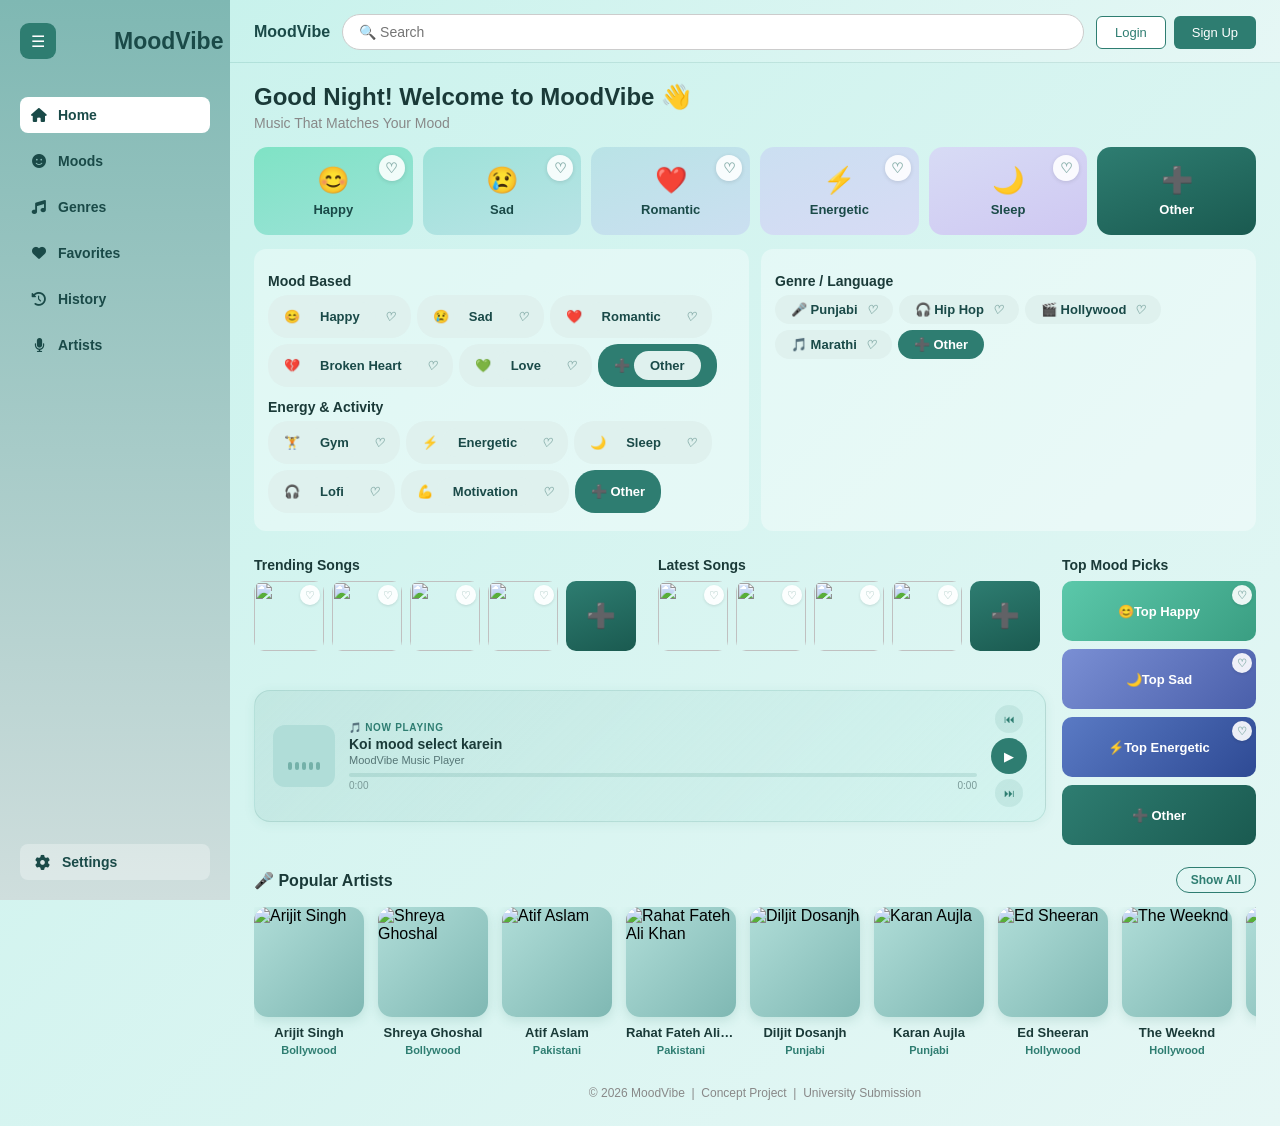
==== commit 72d9ab0a: "Update index.html" ====
--- a/index.html
+++ b/index.html
@@ -1,13 +1,11 @@
 <!DOCTYPE html>
 <html lang="en">
-<head>
 <head>
 <meta charset="UTF-8">
 <meta name="viewport" content="width=device-width, initial-scale=1.0">
 <title>MoodVibe</title>
 <link rel="stylesheet" href="Vibe.css">
 <link rel="stylesheet" href="https://cdnjs.cloudflare.com/ajax/libs/font-awesome/6.0.0/css/all.min.css">
-</head>cdnjs.cloudflare.com/ajax/libs/font-awesome/6.0.0/css/all.min.css">
 </head>
 <body>
 
@@ -27,6 +25,7 @@
 
     <!-- SIDEBAR -->
     <div class="sidebar" id="sidebar">
+        <button class="mobile-sidebar-close" onclick="toggleSidebar()" aria-label="Close menu">✕</button>
         <div class="logo">
             <button class="hamburger" onclick="toggleSidebar()">☰</button>
             <div class="logo-icon"><img class="log" src="logo.jpg.png" alt=""></div>
@@ -38,7 +37,7 @@
             <li onclick="showPage('genres',this)"><i class="fas fa-music"></i> <span>Genres</span></li>
             <li onclick="showPage('favorites',this)"><i class="fas fa-heart"></i> <span>Favorites</span></li>
             <li onclick="showPage('history',this)"><i class="fas fa-history"></i> <span>History</span></li>
-            <li onclick="openArtistsPage()"><i class="fas fa-microphone"></i> <span>Artists</span></li>
+            <li onclick="openArtistsPage(this)"><i class="fas fa-microphone"></i> <span>Artists</span></li>
         </ul>
 
         <div class="sidebar-bottom">
@@ -69,6 +68,7 @@
     <div class="main">
 
         <div class="topbar">
+            <button class="mobile-hamburger" onclick="toggleSidebar()" aria-label="Open menu"><i class="fas fa-bars"></i></button>
             <div class="topbar-logo">
                 <span>MoodVibe</span>
             </div>
@@ -132,7 +132,7 @@
                     </div>
                     <div class="section-box">
                         <h3 id="l-genre">Genre / Language</h3>
-                        <div class="tags tags-genre">
+                        <div class="tags">
                             <span onclick="showMood('punjabi')">🎤 Punjabi<i class="fav-heart fav-heart--inline" data-mood="punjabi" onclick="toggleFavMood(event,'punjabi')">♡</i></span>
                             <span onclick="showMood('hiphop')">🎧 Hip Hop<i class="fav-heart fav-heart--inline" data-mood="hiphop" onclick="toggleFavMood(event,'hiphop')">♡</i></span>
                             <span onclick="showMood('hollywood')">🎬 Hollywood<i class="fav-heart fav-heart--inline" data-mood="hollywood" onclick="toggleFavMood(event,'hollywood')">♡</i></span>
@@ -481,6 +481,9 @@
                     <div class="fav-right">
                         <h2 class="fav-right-title" id="l-favrighttitle">Your Favorite Playlists</h2>
                         <p class="fav-right-sub" id="l-favrightsub">Jo bhi ♡ se favorite kiya hai, wo yahan milega</p>
+                        <div id="fav-empty-state" style="display:none;">
+                            <p style="color:#567676; font-size:13px; padding:6px 0 14px;">Abhi tak koi favorite nahi. Kisi card, tag ya playlist ke ♡ button par click karke add karein.</p>
+                        </div>
                         <div class="fav-player-list" id="fav-player-list"></div>
                     </div>
                 </div>
@@ -625,6 +628,26 @@
 
         </div>
     </div>
+
+    <!-- MOBILE BOTTOM NAVIGATION (mobile par hi dikhta hai) -->
+    <div class="bottom-nav" id="bottom-nav">
+        <button class="bottom-nav-btn active" onclick="showPage('home',this)">
+            <i class="fas fa-home"></i><span>Home</span>
+        </button>
+        <button class="bottom-nav-btn" onclick="showPage('moods',this)">
+            <i class="fas fa-smile"></i><span>Moods</span>
+        </button>
+        <button class="bottom-nav-btn" onclick="showPage('favorites',this)">
+            <i class="fas fa-heart"></i><span>Favorites</span>
+        </button>
+        <button class="bottom-nav-btn" onclick="showPage('history',this)">
+            <i class="fas fa-history"></i><span>History</span>
+        </button>
+        <button class="bottom-nav-btn" onclick="openArtistsPage(this)">
+            <i class="fas fa-microphone"></i><span>Artists</span>
+        </button>
+    </div>
+
 </div>
 
 <!-- YouTube API PEHLE, phir vibe.js -->
--- a/Vibe.css
+++ b/Vibe.css
@@ -1113,40 +1113,93 @@
     max-width:260px;
 }
 
-/* 
+/* =====================================================================
    MOBILE RESPONSIVE FIXES
    Sidebar mobile par overlay (drawer) ki tarah kaam karega, aur
    home page ke saare grids/columns chhoti screen par stack ho jaayenge.
-*/
+   ===================================================================== */
 @media (max-width: 768px) {
 
     .container { flex-direction: column; }
 
-    /* Sidebar: chhoti screen par ye ek fixed overlay drawer ban jaata hai
-       taake ye main content ko squeeze na kare */
-    .sidebar {
+    /* ===== Mobile hamburger button (topbar) — sirf mobile par visible,
+       sidebar ke andar wala hamburger yahan kaam nahi karta kyunki
+       sidebar khud hi mobile par by-default hidden hai ===== */
+    .mobile-hamburger {
+        display: flex;
+        align-items: center;
+        justify-content: center;
+        width: 34px;
+        height: 34px;
+        border-radius: 8px;
+        background: #2e7d71;
+        color: white;
+        border: none;
+        font-size: 15px;
+        cursor: pointer;
+        flex-shrink: 0;
+        order: 0;
+    }
+    .mobile-hamburger:hover { background: #1a5a50; }
+    .sidebar .hamburger { display: none; } /* desktop wala hamburger mobile par hide */
+
+    /* ===== SIDEBAR -> mobile par ye poori-screen (fullscreen) overlay
+       menu ban jaata hai, jaisa Spotify ka hamburger menu ===== */
+    .sidebar.collapsed {
+        display: none; /* default state: bilkul hidden, koi icon-rail nahi */
+    }
+    .sidebar:not(.collapsed) {
         position: fixed;
-        top: 0;
-        left: 0;
+        inset: 0;
+        width: 100vw;
         height: 100vh;
-        width: 210px;
-        padding: 20px;
-        z-index: 1000;
-        transition: transform 0.3s ease, width 0.3s ease, padding 0.3s ease;
-        box-shadow: 6px 0 24px rgba(0,0,0,0.25);
+        z-index: 3000;
+        padding: 70px 28px 28px;
+        background: #0d211f;
+        display: flex;
+        flex-direction: column;
+        overflow-y: auto;
+        box-shadow: none;
     }
-    .sidebar.collapsed {
-        width: 62px;
-        padding: 16px 10px;
-        transform: translateX(0);
+    .sidebar:not(.collapsed) .logo { display: none; }
+    .sidebar:not(.collapsed) ul li {
+        color: #ffffff;
+        font-size: 19px;
+        padding: 16px 8px;
+        margin: 4px 0;
     }
-
-    .main { width: 100%; margin-left: 0; }
+    .sidebar:not(.collapsed) ul li.active { background: rgba(255,255,255,0.12); }
+    .sidebar:not(.collapsed) ul li:hover { background: rgba(255,255,255,0.08); }
+    .sidebar:not(.collapsed) .settings-btn {
+        color: #ffffff;
+        background: rgba(255,255,255,0.08);
+        font-size: 16px;
+    }
+    .mobile-sidebar-close {
+        display: none;
+        position: absolute;
+        top: 20px;
+        right: 20px;
+        width: 36px;
+        height: 36px;
+        border-radius: 50%;
+        border: none;
+        background: rgba(255,255,255,0.12);
+        color: white;
+        font-size: 16px;
+        cursor: pointer;
+        z-index: 3001;
+    }
+    .sidebar:not(.collapsed) .mobile-sidebar-close { display: flex; align-items: center; justify-content: center; }
+
+    /* No permanent icon rail anymore, so main content takes full width;
+       bottom padding leaves room for the fixed bottom nav bar */
+    .main { width: 100%; margin-left: 0; padding-bottom: 74px; }
 
     .topbar {
         flex-wrap: wrap;
-        padding: 10px 14px 10px 60px; /* space for hamburger icon */
-        gap: 8px;
+        padding: 10px 14px;
+        gap: 10px;
     }
     .topbar-logo { order: 1; }
     .topbar-btns { order: 2; margin-left: auto; }
@@ -1157,19 +1210,45 @@
     h1 { font-size: 20px; }
     .mood-detail-header h1 { font-size: 19px; }
 
-    /* Home mood cards: chhote grid mein wrap ho jaate hain */
-    .moods { flex-wrap: wrap; }
-    .card { flex: 1 1 28%; min-width: 95px; }
-
-    /* Two-column sections (Mood Based / Genre) stack vertically */
+    /* ===== Home mood cards: ab horizontal scroll (Spotify style) —
+       finger se right swipe karke aage ke moods dikhte hain ===== */
+    .moods {
+        flex-wrap: nowrap;
+        overflow-x: auto;
+        -webkit-overflow-scrolling: touch;
+        scroll-snap-type: x mandatory;
+        padding-bottom: 4px;
+        gap: 10px;
+    }
+    .moods::-webkit-scrollbar { display: none; }
+    .card {
+        flex: 0 0 40%;
+        min-width: 130px;
+        scroll-snap-align: start;
+    }
+
+    /* Two-column sections (Mood Based / Genre) stack vertically,
+       tags row bhi horizontal-scroll ho sakti hai */
     .two-col { grid-template-columns: 1fr; }
+    .tags { flex-wrap: nowrap; overflow-x: auto; -webkit-overflow-scrolling: touch; padding-bottom: 2px; }
+    .tags::-webkit-scrollbar { display: none; }
     .tags-genre span { padding: 9px 16px; font-size: 13px; }
 
-    /* Home trending/latest/top-picks grid stacks into a single column */
+    /* Home trending/latest rows: horizontal scroll instead of stacking,
+       matching Spotify's "Trending songs" row */
     .grid { grid-template-columns: 1fr; }
     .grid-col-toppicks { grid-column: 1; grid-row: auto; }
     .now-playing-mini-card { grid-column: 1; grid-row: auto; }
 
+    .playlist {
+        flex-wrap: nowrap;
+        overflow-x: auto;
+        -webkit-overflow-scrolling: touch;
+        padding-bottom: 4px;
+    }
+    .playlist::-webkit-scrollbar { display: none; }
+    .playlist.vertical { flex-wrap: wrap; overflow-x: visible; }
+
     .mood-grid { grid-template-columns: repeat(2, 1fr); }
     .genre-grid { grid-template-columns: repeat(2, 1fr); }
     .opt-grid { grid-template-columns: repeat(2, 1fr); }
@@ -1179,12 +1258,47 @@
     /* Favorites: right-side playlist rows shrink a bit for small screens */
     .fav-player-thumb { width: 64px; height: 64px; }
     .fav-player-info h3 { font-size: 15px; }
+
+    /* ===== BOTTOM NAVIGATION BAR (Spotify-style) ===== */
+    .bottom-nav {
+        display: flex;
+        position: fixed;
+        bottom: 0;
+        left: 0;
+        width: 100%;
+        z-index: 2000;
+        background: linear-gradient(to top, #16332f, #1c433d);
+        box-shadow: 0 -4px 18px rgba(0,0,0,0.25);
+        padding: 8px 4px 10px;
+    }
+    .bottom-nav-btn {
+        flex: 1;
+        display: flex;
+        flex-direction: column;
+        align-items: center;
+        gap: 3px;
+        background: none;
+        border: none;
+        color: rgba(255,255,255,0.65);
+        font-size: 10px;
+        font-weight: 600;
+        cursor: pointer;
+        padding: 4px 2px;
+    }
+    .bottom-nav-btn i { font-size: 17px; }
+    .bottom-nav-btn.active { color: #ffffff; }
+}
+
+@media (min-width: 769px) {
+    .mobile-hamburger, .mobile-sidebar-close, .bottom-nav { display: none; }
 }
 
 @media (max-width: 420px) {
-    .card { flex: 1 1 45%; }
+    .card { flex: 0 0 46%; min-width: 115px; }
     .mood-grid, .genre-grid, .opt-grid { grid-template-columns: 1fr; }
     .topbar input { font-size: 13px; }
     .fav-player { padding: 10px 12px; gap: 10px; }
     .fav-player-thumb { width: 54px; height: 54px; }
-}
+    .bottom-nav-btn { font-size: 9px; }
+    .bottom-nav-btn i { font-size: 15px; }
+}
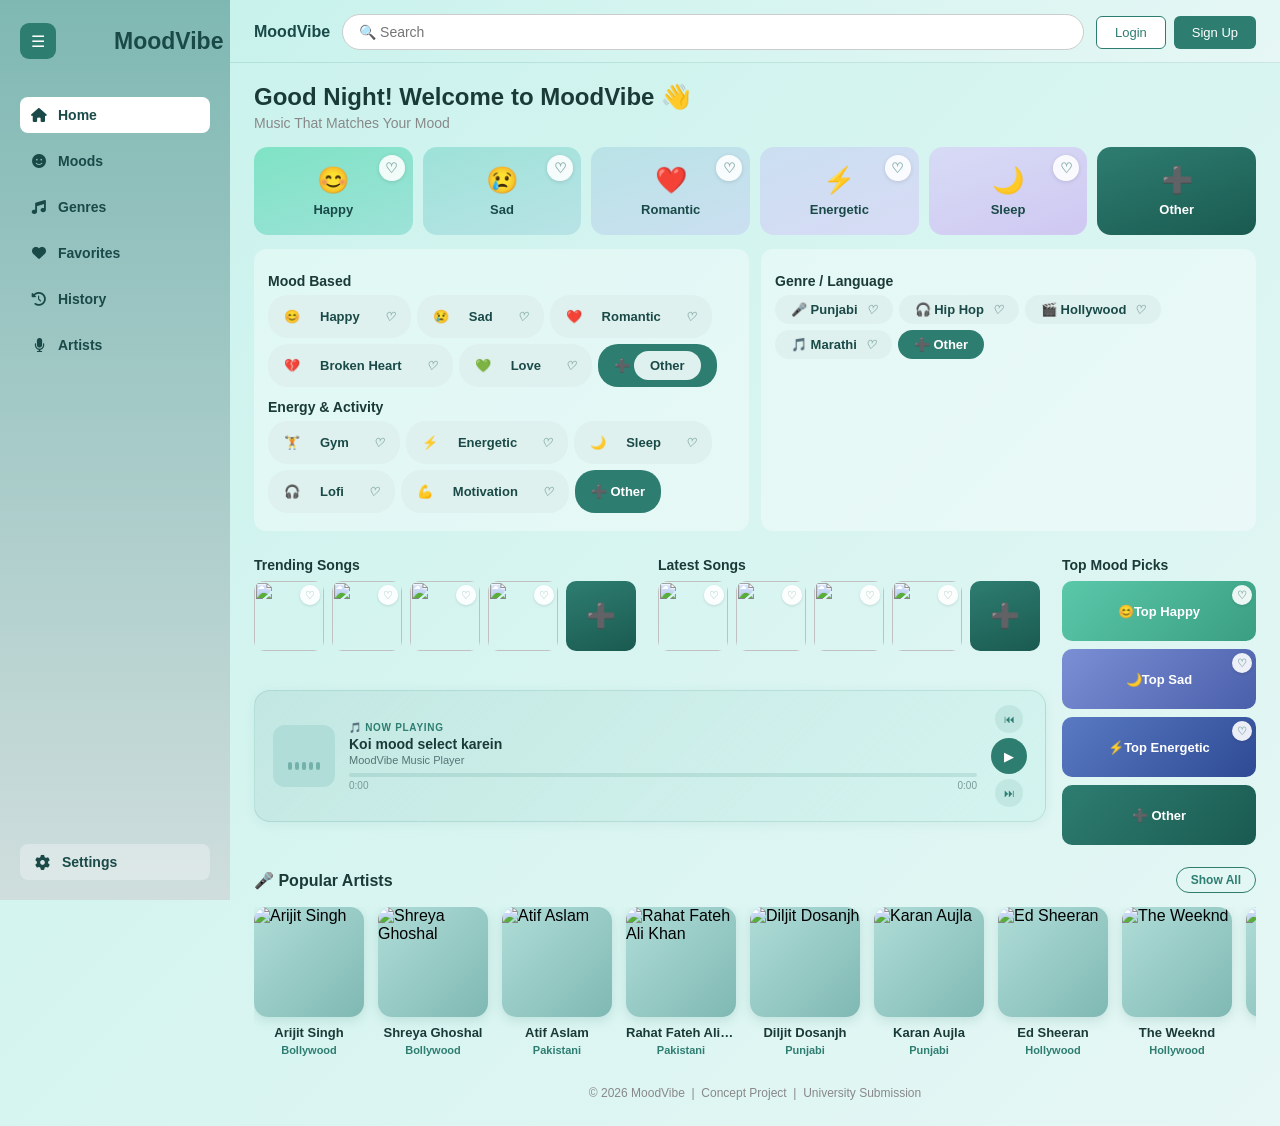
==== commit 46846c82: "Update index.html" ====
--- a/index.html
+++ b/index.html
@@ -146,7 +146,7 @@
                 <div class="grid">
 
                     <!-- Column 1: Trending (row 1) -->
-                    <div style="grid-column:1; grid-row:1;">
+                    <div class="grid-col-trending">
                         <h3 id="l-trending">Trending Songs</h3>
                         <div class="playlist" id="home-trending-row">
                             <div class="thumb-wrap">
@@ -170,7 +170,7 @@
                     </div>
 
                     <!-- Column 2: Latest (row 1) -->
-                    <div style="grid-column:2; grid-row:1;">
+                    <div class="grid-col-latest">
                         <h3 id="l-latest">Latest Songs</h3>
                         <div class="playlist" id="home-latest-row">
                             <div class="thumb-wrap">
@@ -213,7 +213,7 @@
                         </div>
                     </div>
 
-                    <div class="now-playing-mini-card" id="now-playing-mini-card" style="grid-column:1/3; grid-row:2;">
+                    <div class="now-playing-mini-card" id="now-playing-mini-card">
                         <div class="npm-art" id="npm-art">
                             <div class="npm-art-placeholder">
                                 <div class="npm-bars">
--- a/Vibe.css
+++ b/Vibe.css
@@ -340,6 +340,8 @@
     grid-column: 3;
     grid-row: 1 / 3;
 }
+.grid-col-trending { grid-column: 1; grid-row: 1; }
+.grid-col-latest   { grid-column: 2; grid-row: 1; }
 
 .playlist { display: flex; gap: 8px; flex-wrap: wrap; margin-top: 8px; }
 .playlist img { width: 70px; height: 70px; border-radius: 10px; object-fit: cover; transition: transform 0.2s; cursor: pointer; display: block; }
@@ -1234,11 +1236,24 @@
     .tags::-webkit-scrollbar { display: none; }
     .tags-genre span { padding: 9px 16px; font-size: 13px; }
 
-    /* Home trending/latest rows: horizontal scroll instead of stacking,
-       matching Spotify's "Trending songs" row */
+    /* Home trending/latest rows: dono ek column mein STACK hote hain
+       (Trending upar, Latest neeche) — har row khud horizontal-scroll
+       karti hai, poori page nahi */
     .grid { grid-template-columns: 1fr; }
+    .grid-col-trending, .grid-col-latest { grid-column: 1; grid-row: auto; }
     .grid-col-toppicks { grid-column: 1; grid-row: auto; }
     .now-playing-mini-card { grid-column: 1; grid-row: auto; }
+
+    /* Safety net: koi bhi element galti se viewport se bahar na jaaye
+       aur poori page ko sideways scroll na kare — sirf designated
+       rows (.tags, .playlist, .moods) apne andar hi scroll karengi */
+    body, .pages { overflow-x: hidden; }
+
+    /* Song thumbnails mobile par bade taake behtar dikhein */
+    .playlist img, .thumb-wrap, .thumb-wrap img, .other-thumb {
+        width: 92px;
+        height: 92px;
+    }
 
     .playlist {
         flex-wrap: nowrap;
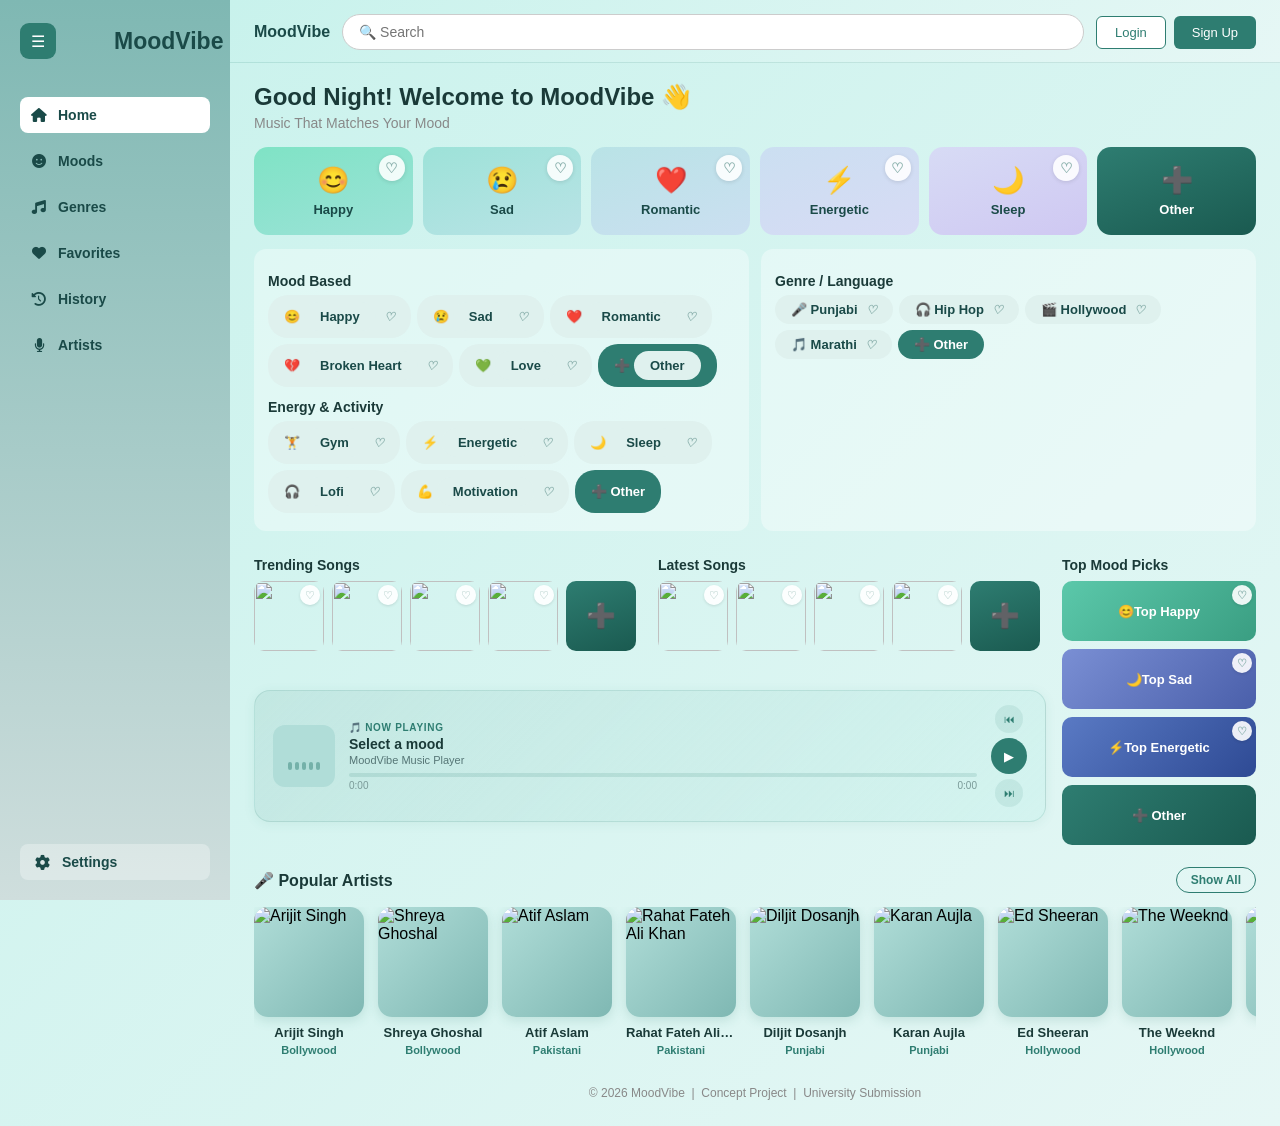
==== commit 928bfe34: "Update index.html" ====
--- a/index.html
+++ b/index.html
@@ -69,6 +69,7 @@
 
         <div class="topbar">
             <button class="mobile-hamburger" onclick="toggleSidebar()" aria-label="Open menu"><i class="fas fa-bars"></i></button>
+            <button class="mobile-settings-btn" onclick="toggleSettings()" aria-label="Settings"><i class="fas fa-cog"></i></button>
             <div class="topbar-logo">
                 <span>MoodVibe</span>
             </div>
@@ -223,7 +224,7 @@
                         </div>
                         <div class="npm-center">
                             <div class="npm-label">🎵 Now Playing</div>
-                            <div class="npm-title" id="npm-title">Koi mood select karein</div>
+                            <div class="npm-title" id="npm-title">Select a mood</div>
                             <div class="npm-channel" id="npm-channel">MoodVibe Music Player</div>
                             <div class="npm-progress-wrap">
                                 <div class="npm-progress-bar" id="npm-progress-bar">
@@ -361,17 +362,17 @@
 
             <!-- ARTISTS PAGE -->
             <div class="page" id="page-artists">
-                <button class="back-btn" onclick="goBack()">← Wapas Jao</button>
+                <button class="back-btn" onclick="goBack()">← Back</button>
                 <div class="other-header">
                     <h1>🎤 All Artists</h1>
-                    <p>Apna pasandida artist chuniye</p>
+                    <p>Choose your favorite artist</p>
                 </div>
                 <div class="artists-full-grid" id="artists-full-grid"></div>
             </div>
 
             <!-- ARTIST DETAIL PAGE -->
             <div class="page" id="page-artist-detail">
-                <button class="back-btn" onclick="goBackToArtists()">← Wapas Jao</button>
+                <button class="back-btn" onclick="goBackToArtists()">← Back</button>
                 <div class="mood-detail-header c1" id="artist-detail-header">
                     <div class="artist-detail-hero">
                         <div class="artist-detail-img" id="artist-detail-img"></div>
@@ -391,7 +392,7 @@
             <!-- MOODS PAGE -->
             <div class="page" id="page-moods">
                 <h1 id="l-allmoods">All Moods</h1>
-                <p class="subtitle" id="l-moodssub">Apna mood chuniye aur music enjoy karein</p>
+                <p class="subtitle" id="l-moodssub">Choose your mood and enjoy the music</p>
                 <div class="mood-grid">
                     <div class="mood-big-card c1" onclick="showMood('happy')">
                         <span class="fav-heart fav-heart--corner" data-mood="happy" onclick="toggleFavMood(event,'happy')">♡</span>
@@ -435,7 +436,7 @@
             <!-- GENRES PAGE -->
             <div class="page" id="page-genres">
                 <h1 id="l-genrespage">Genres</h1>
-                <p class="subtitle" id="l-genressub">Genre ya language ke hisaab se music chuniye</p>
+                <p class="subtitle" id="l-genressub">Choose music by genre or language</p>
                 <div class="genre-grid">
                     <div class="genre-card" onclick="showMood('punjabi')">
                         <span class="fav-heart fav-heart--corner-sm" data-mood="punjabi" onclick="toggleFavMood(event,'punjabi')">♡</span>
@@ -482,7 +483,7 @@
                         <h2 class="fav-right-title" id="l-favrighttitle">Your Favorite Playlists</h2>
                         <p class="fav-right-sub" id="l-favrightsub">Jo bhi ♡ se favorite kiya hai, wo yahan milega</p>
                         <div id="fav-empty-state" style="display:none;">
-                            <p style="color:#567676; font-size:13px; padding:6px 0 14px;">Abhi tak koi favorite nahi. Kisi card, tag ya playlist ke ♡ button par click karke add karein.</p>
+                            <p style="color:#567676; font-size:13px; padding:6px 0 14px;">No favorites yet. Tap the &#9825; button on any card, tag, or playlist to add one.</p>
                         </div>
                         <div class="fav-player-list" id="fav-player-list"></div>
                     </div>
@@ -505,7 +506,7 @@
                     </div>
                     <div class="snp-info">
                         <div class="snp-label">🎵 Now Playing</div>
-                        <div class="snp-title" id="search-result-title">Search karein...</div>
+                        <div class="snp-title" id="search-result-title">Search for something...</div>
                         <div class="snp-sub" id="search-result-sub"></div>
                     </div>
                     <div class="snp-controls">
@@ -533,7 +534,7 @@
                 <button class="back-btn" onclick="goBack()">← <span id="l-back1">Wapas Jao</span></button>
                 <div class="mood-detail-header c1">
                     <span class="fav-heart fav-heart--header" data-mood="happy" onclick="toggleFavMood(event,'happy')">♡</span>
-                    <div class="big-icon">😊</div><h1>Happy Playlist</h1><p>Khushi bhare gaane!</p>
+                    <div class="big-icon">😊</div><h1>Happy Playlist</h1><p>Feel-good songs to brighten your day!</p>
                 </div>
                 <div class="song-list">
                     <div class="song-item"><span class="song-num">1</span><div class="song-img">🎵</div><div class="song-info"><div class="song-title">Happy — Pharrell Williams</div><div class="song-sub">Pop • 3:53</div></div><span class="play-icon">▶</span></div>
@@ -547,7 +548,7 @@
                 <button class="back-btn" onclick="goBack()">← <span id="l-back2">Wapas Jao</span></button>
                 <div class="mood-detail-header c2">
                     <span class="fav-heart fav-heart--header" data-mood="sad" onclick="toggleFavMood(event,'sad')">♡</span>
-                    <div class="big-icon">😢</div><h1>Sad Playlist</h1><p>Dil ki baat kehne wale gaane</p>
+                    <div class="big-icon">😢</div><h1>Sad Playlist</h1><p>Songs that speak from the heart</p>
                 </div>
                 <div class="song-list">
                     <div class="song-item"><span class="song-num">1</span><div class="song-img">🎵</div><div class="song-info"><div class="song-title">Someone Like You</div><div class="song-sub">Adele • 4:45</div></div><span class="play-icon">▶</span></div>
@@ -560,7 +561,7 @@
                 <button class="back-btn" onclick="goBack()">← <span id="l-back3">Wapas Jao</span></button>
                 <div class="mood-detail-header c3">
                     <span class="fav-heart fav-heart--header" data-mood="romantic" onclick="toggleFavMood(event,'romantic')">♡</span>
-                    <div class="big-icon">❤️</div><h1>Romantic Playlist</h1><p>Pyaar ke gaane</p>
+                    <div class="big-icon">❤️</div><h1>Romantic Playlist</h1><p>Songs of love</p>
                 </div>
                 <div class="song-list">
                     <div class="song-item"><span class="song-num">1</span><div class="song-img">🎵</div><div class="song-info"><div class="song-title">Perfect</div><div class="song-sub">Ed Sheeran • 4:23</div></div><span class="play-icon">▶</span></div>
@@ -586,7 +587,7 @@
                 <button class="back-btn" onclick="goBack()">← <span id="l-back5">Wapas Jao</span></button>
                 <div class="mood-detail-header c5">
                     <span class="fav-heart fav-heart--header" data-mood="sleep" onclick="toggleFavMood(event,'sleep')">♡</span>
-                    <div class="big-icon">🌙</div><h1>Sleep Playlist</h1><p>Sukoon bhari raatein</p>
+                    <div class="big-icon">🌙</div><h1>Sleep Playlist</h1><p>Peaceful nights</p>
                 </div>
                 <div class="song-list">
                     <div class="song-item"><span class="song-num">1</span><div class="song-img">🎵</div><div class="song-info"><div class="song-title">Weightless</div><div class="song-sub">Marconi Union • 8:09</div></div><span class="play-icon">▶</span></div>
@@ -613,16 +614,16 @@
                     <span class="fav-heart fav-heart--header" id="default-fav-heart" data-mood="" onclick="toggleFavMood(event, this.getAttribute('data-mood'))">♡</span>
                     <div class="big-icon" id="default-icon">🎵</div>
                     <h1 id="default-title">Playlist</h1>
-                    <p id="default-sub">Is mood ke gaane</p>
+                    <p id="default-sub">Songs for this mood</p>
                 </div>
                 <div class="song-list">
-                    <div class="song-item"><span class="song-num">1</span><div class="song-img">🎵</div><div class="song-info"><div class="song-title">Coming Soon...</div><div class="song-sub">Jald aayenge gaane</div></div><span class="play-icon">▶</span></div>
+                    <div class="song-item"><span class="song-num">1</span><div class="song-img">🎵</div><div class="song-info"><div class="song-title">Coming Soon...</div><div class="song-sub">More songs coming soon</div></div><span class="play-icon">▶</span></div>
                 </div>
             </div>
 
             <div class="page" id="page-other">
                 <button class="back-btn" onclick="closeOtherPage()">← <span id="l-back8">Wapas Jao</span></button>
-                <div class="other-header"><h1 id="other-title">More Options</h1><p id="other-sub">Apni pasand chuniye</p></div>
+                <div class="other-header"><h1 id="other-title">More Options</h1><p id="other-sub">Choose what you like</p></div>
                 <div class="opt-grid" id="other-grid"></div>
             </div>
 
--- a/Vibe.css
+++ b/Vibe.css
@@ -314,6 +314,8 @@
     color: #1a4a48;
     transition: background 0.2s;
     font-weight: bold;
+    white-space: nowrap;
+    flex-shrink: 0;
 }
 .tags span:hover { background: #57938e; }
 
@@ -1143,6 +1145,26 @@
         order: 0;
     }
     .mobile-hamburger:hover { background: #1a5a50; }
+
+    /* ===== Mobile Settings icon — direct one-tap access, taake
+       Settings ko poora hamburger menu khole bina dekha ja sake ===== */
+    .mobile-settings-btn {
+        display: flex;
+        align-items: center;
+        justify-content: center;
+        width: 34px;
+        height: 34px;
+        border-radius: 8px;
+        background: rgba(46,125,113,0.12);
+        color: #1a4a48;
+        border: none;
+        font-size: 15px;
+        cursor: pointer;
+        flex-shrink: 0;
+        order: 0;
+    }
+    .mobile-settings-btn:hover { background: rgba(46,125,113,0.22); }
+    body.dark-mode .mobile-settings-btn { background: rgba(160,216,208,0.12); color: #a0d8d0; }
     .sidebar .hamburger { display: none; } /* desktop wala hamburger mobile par hide */
 
     /* ===== SIDEBAR -> mobile par ye poori-screen (fullscreen) overlay
@@ -1232,6 +1254,7 @@
     /* Two-column sections (Mood Based / Genre) stack vertically,
        tags row bhi horizontal-scroll ho sakti hai */
     .two-col { grid-template-columns: 1fr; }
+    .section-box { min-width: 0; } /* grid blowout fix: taake .tags apna overflow-x:auto use kar sake */
     .tags { flex-wrap: nowrap; overflow-x: auto; -webkit-overflow-scrolling: touch; padding-bottom: 2px; }
     .tags::-webkit-scrollbar { display: none; }
     .tags-genre span { padding: 9px 16px; font-size: 13px; }
@@ -1240,9 +1263,28 @@
        (Trending upar, Latest neeche) — har row khud horizontal-scroll
        karti hai, poori page nahi */
     .grid { grid-template-columns: 1fr; }
-    .grid-col-trending, .grid-col-latest { grid-column: 1; grid-row: auto; }
-    .grid-col-toppicks { grid-column: 1; grid-row: auto; }
-    .now-playing-mini-card { grid-column: 1; grid-row: auto; }
+    .grid-col-trending, .grid-col-latest, .grid-col-toppicks {
+        grid-column: 1;
+        grid-row: auto;
+        min-width: 0; /* grid blowout fix: taake .playlist apna overflow-x:auto use kar sake */
+    }
+    .now-playing-mini-card {
+        grid-column: 1;
+        grid-row: auto;
+        min-width: 0;
+        min-height: auto;
+        padding: 7px 10px;
+        gap: 8px;
+    }
+    .now-playing-mini-card .npm-art { width: 34px; height: 34px; border-radius: 8px; }
+    .now-playing-mini-card .npm-art img { border-radius: 8px; }
+    .now-playing-mini-card .npm-label { font-size: 8px; margin-bottom: 1px; }
+    .now-playing-mini-card .npm-title { font-size: 11px; margin-bottom: 0; }
+    .now-playing-mini-card .npm-channel { display: none; }
+    .now-playing-mini-card .npm-progress-wrap { display: none; }
+    .now-playing-mini-card .npm-right { gap: 2px; }
+    .now-playing-mini-card .npm-btn { width: 20px; height: 20px; font-size: 9px; }
+    .now-playing-mini-card .npm-btn-play { width: 26px; height: 26px; font-size: 11px; }
 
     /* Safety net: koi bhi element galti se viewport se bahar na jaaye
        aur poori page ko sideways scroll na kare — sirf designated
@@ -1262,7 +1304,19 @@
         padding-bottom: 4px;
     }
     .playlist::-webkit-scrollbar { display: none; }
-    .playlist.vertical { flex-wrap: wrap; overflow-x: visible; }
+    .playlist.vertical {
+        flex-direction: row;
+        flex-wrap: nowrap;
+        overflow-x: auto;
+        -webkit-overflow-scrolling: touch;
+        padding-bottom: 4px;
+    }
+    .playlist.vertical::-webkit-scrollbar { display: none; }
+    .playlist.vertical .box.big {
+        flex: 0 0 40%;
+        min-width: 130px;
+        height: 80px;
+    }
 
     .mood-grid { grid-template-columns: repeat(2, 1fr); }
     .genre-grid { grid-template-columns: repeat(2, 1fr); }
@@ -1270,7 +1324,9 @@
 
     .artists-full-grid { grid-template-columns: repeat(2, 1fr); }
 
-    /* Favorites: right-side playlist rows shrink a bit for small screens */
+    /* Favorites: mobile par sirf "Your Favorite Playlists" list dikhti
+       hai — upar wale bade hero-cards mobile par hide kar diye */
+    .fav-left { display: none; }
     .fav-player-thumb { width: 64px; height: 64px; }
     .fav-player-info h3 { font-size: 15px; }
 
@@ -1305,7 +1361,7 @@
 }
 
 @media (min-width: 769px) {
-    .mobile-hamburger, .mobile-sidebar-close, .bottom-nav { display: none; }
+    .mobile-hamburger, .mobile-settings-btn, .mobile-sidebar-close, .bottom-nav { display: none; }
 }
 
 @media (max-width: 420px) {
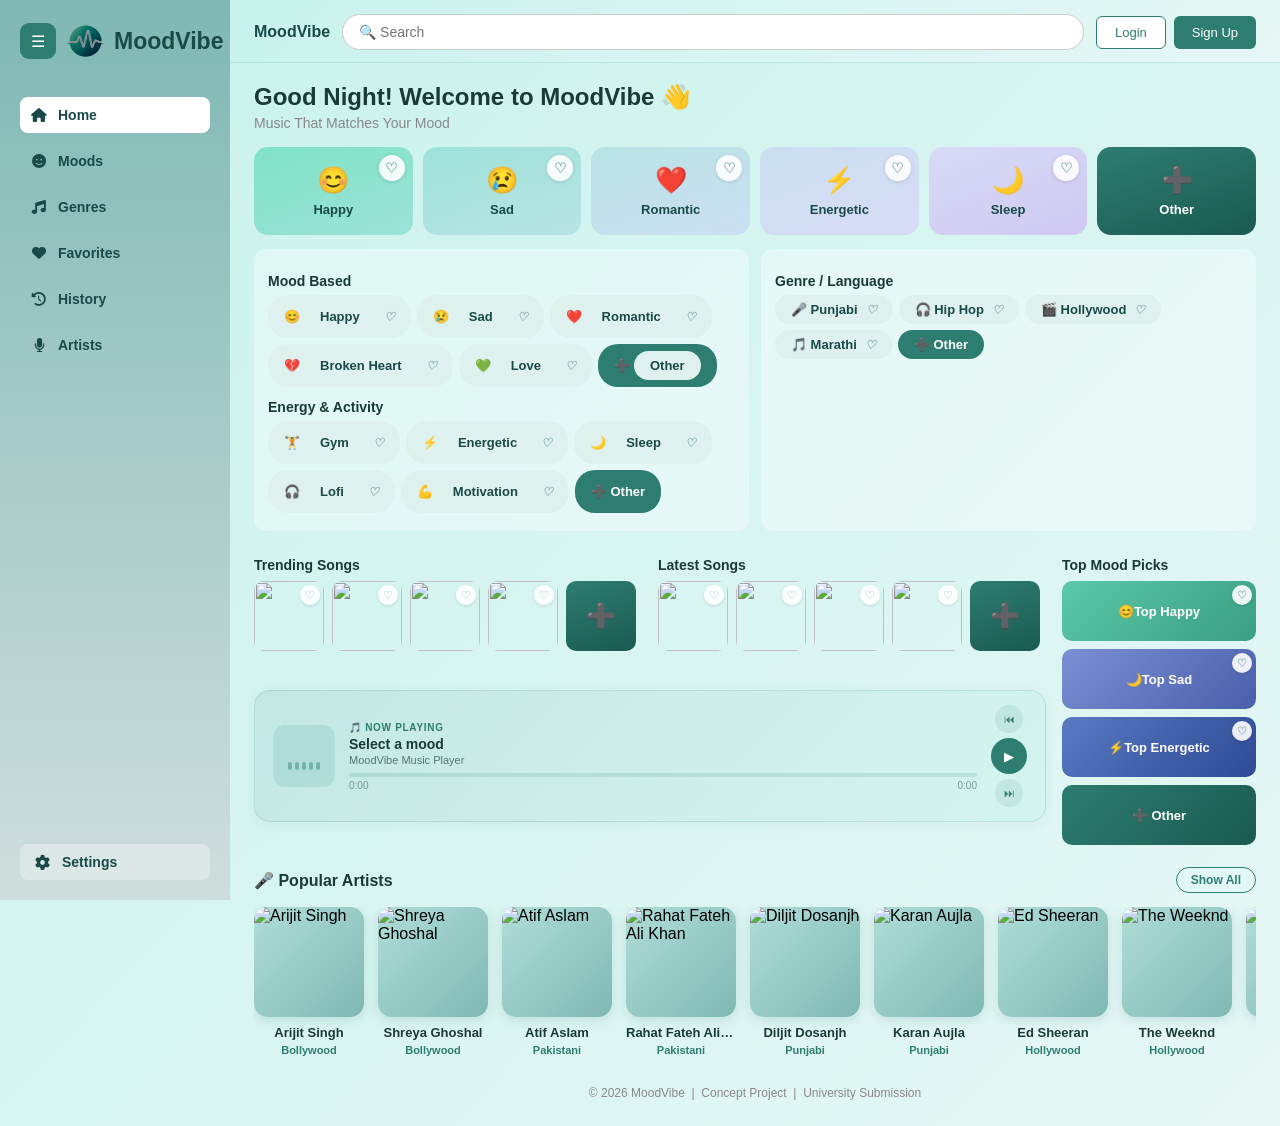
==== commit 7c6afe4f: "Update index.html" ====
--- a/index.html
+++ b/index.html
@@ -4,6 +4,7 @@
 <meta charset="UTF-8">
 <meta name="viewport" content="width=device-width, initial-scale=1.0">
 <title>MoodVibe</title>
+<link rel="icon" type="image/png" href="logo.jpg.png">
 <link rel="stylesheet" href="Vibe.css">
 <link rel="stylesheet" href="https://cdnjs.cloudflare.com/ajax/libs/font-awesome/6.0.0/css/all.min.css">
 </head>
